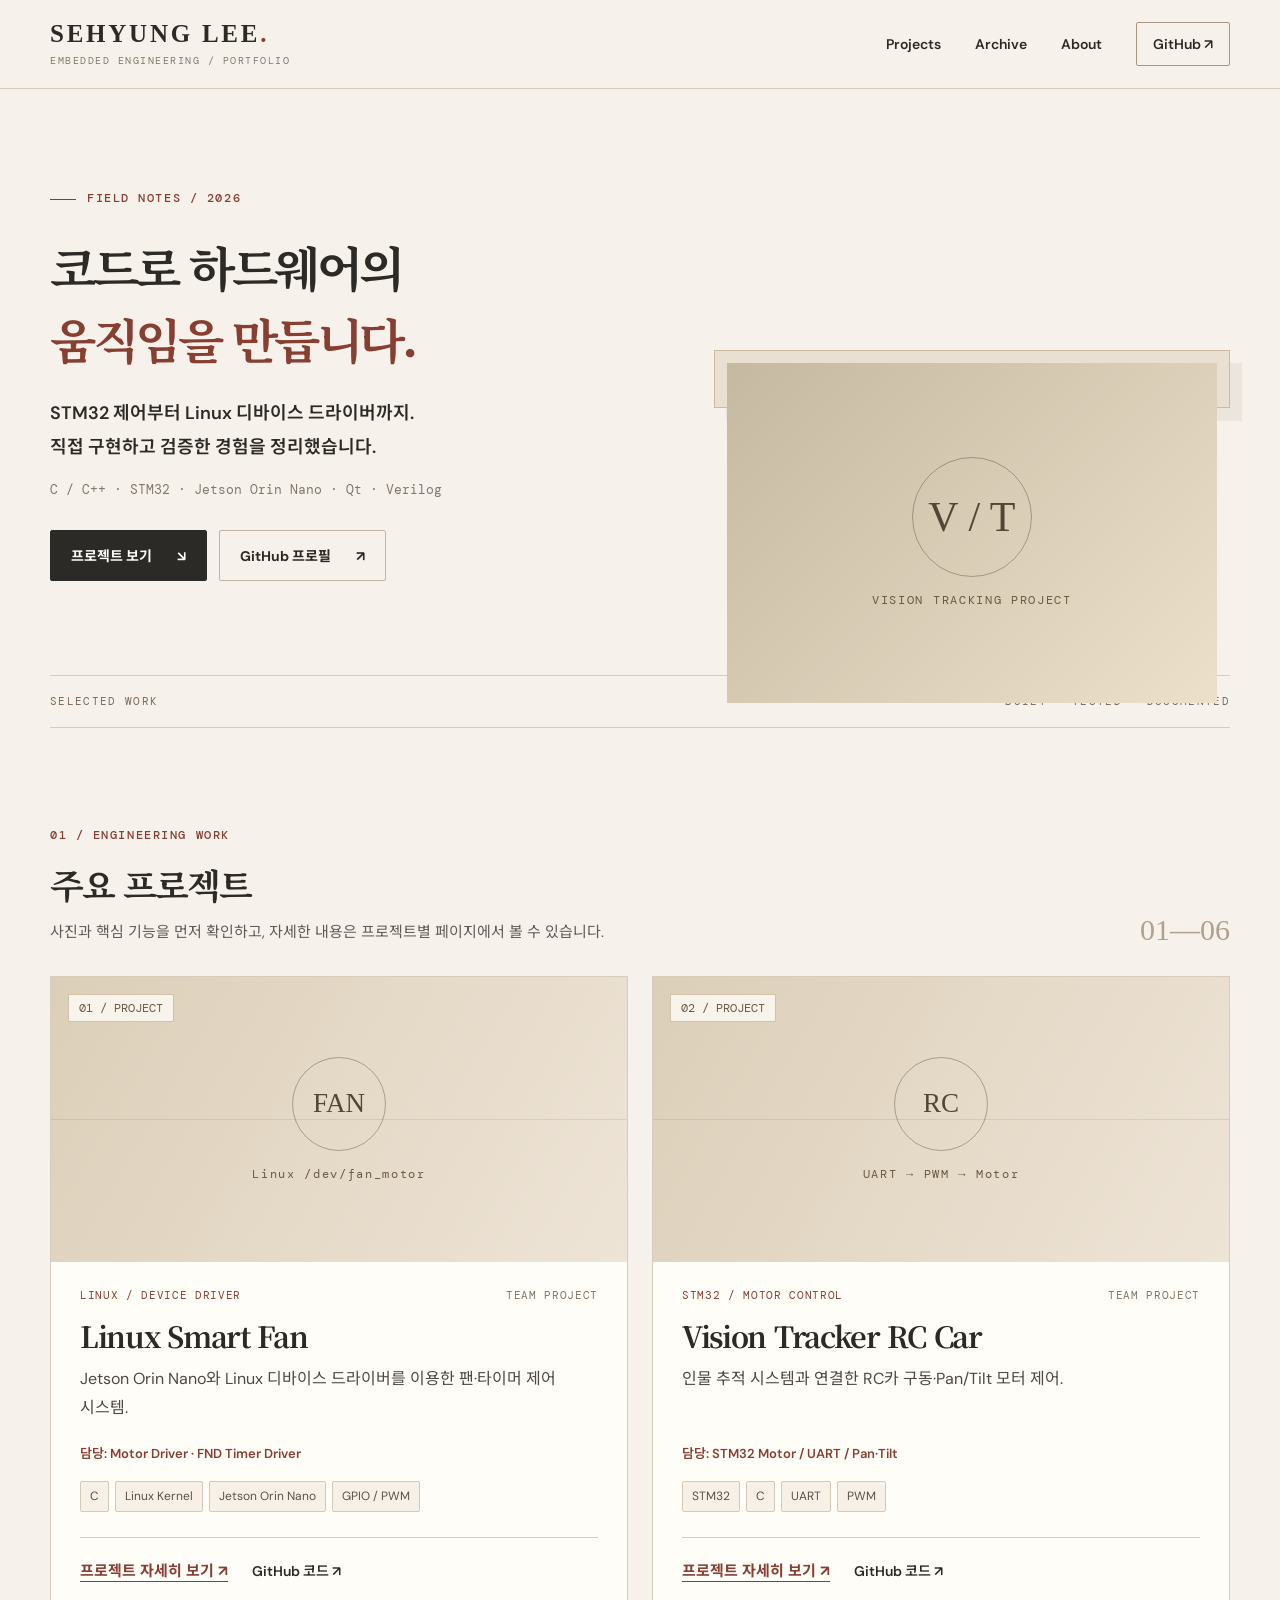
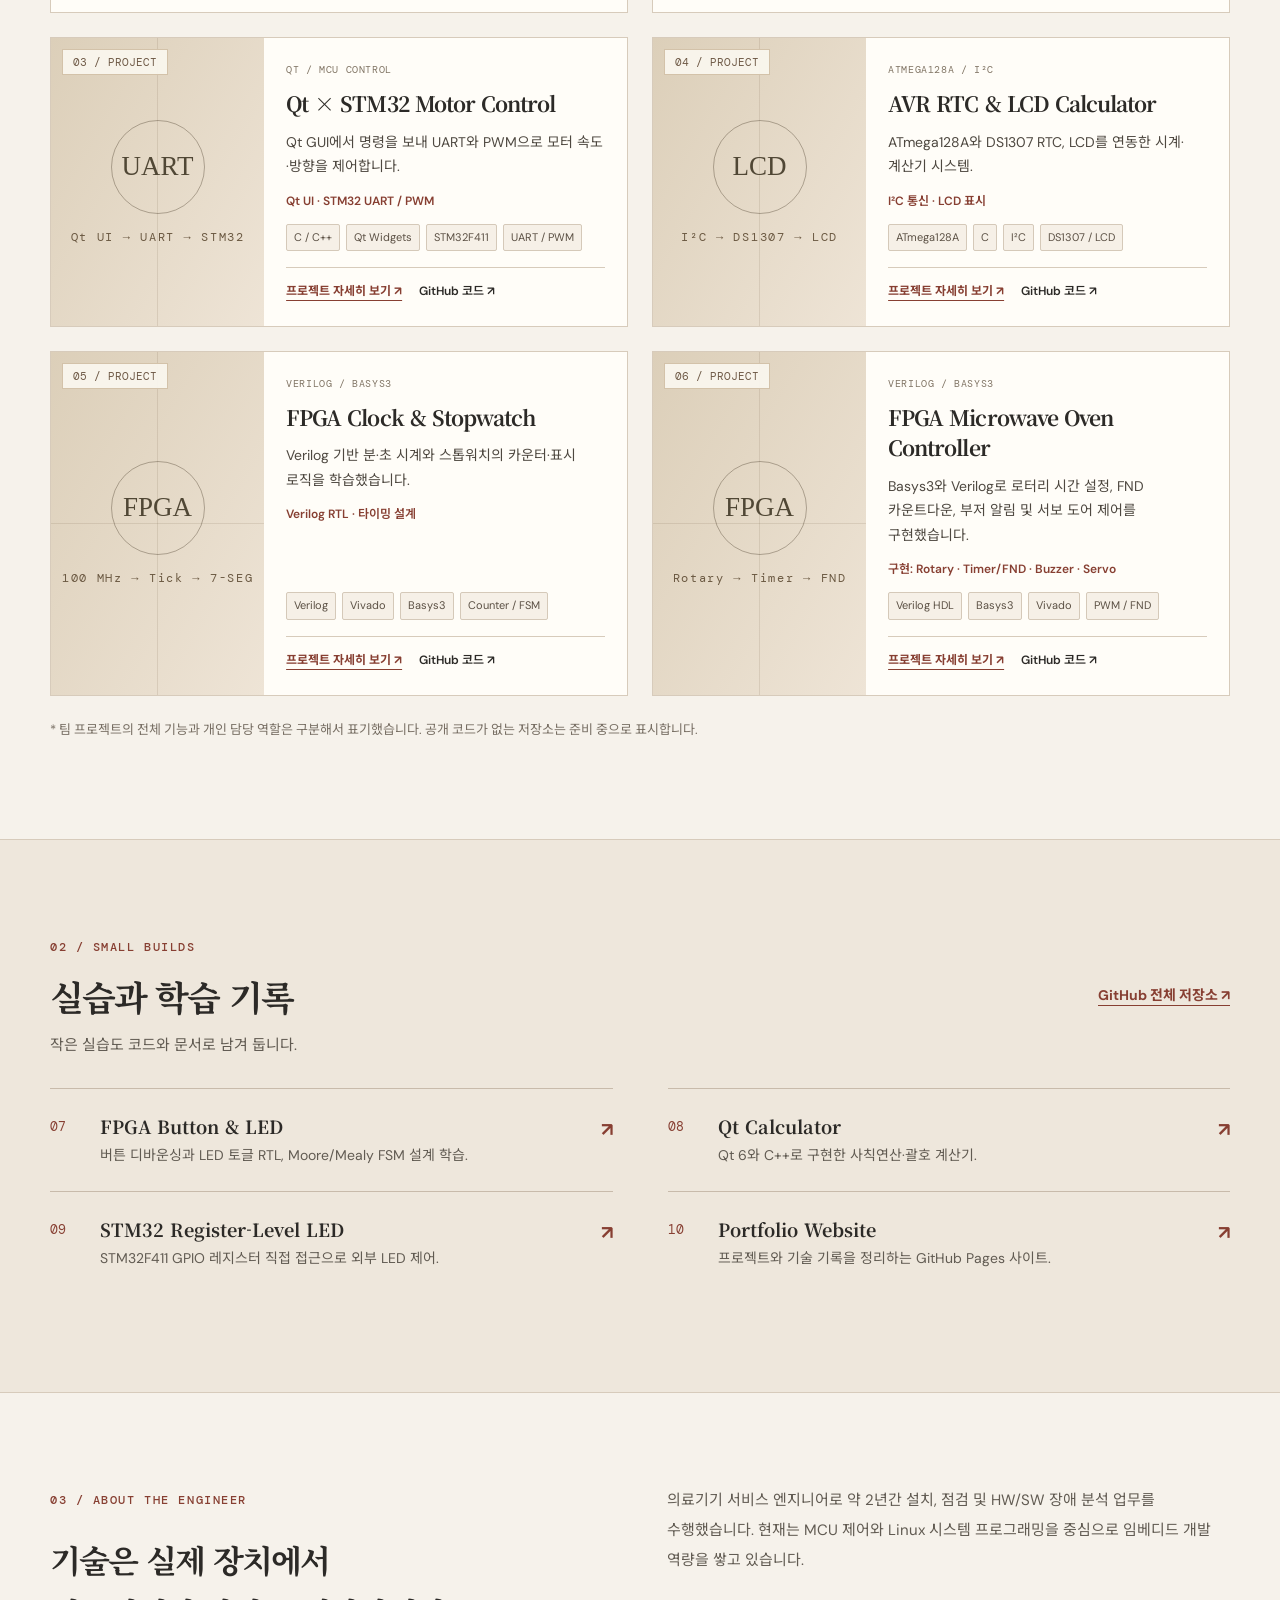
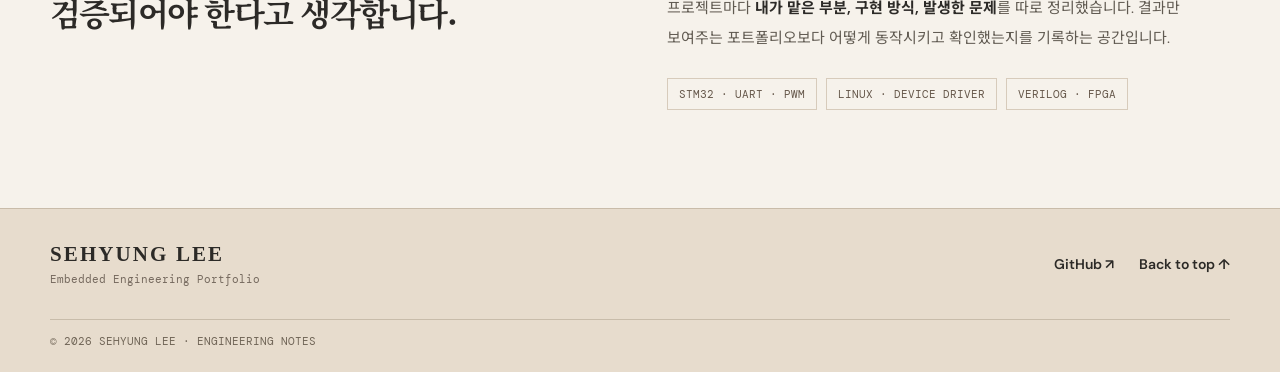
==== index.html @ 312e4521 "Replace sixth portfolio project with FPGA Microwave Oven Controller" ====
<!doctype html>
<html lang="ko">
<head>
  <meta charset="utf-8">
  <meta name="viewport" content="width=device-width, initial-scale=1">
  <meta name="theme-color" content="#f6f2eb">
  <meta name="description" content="이세형의 임베디드 개발 포트폴리오. STM32, Linux 디바이스 드라이버, Jetson, Qt, FPGA 프로젝트와 GitHub 코드 기록.">
  <title>이세형 | Embedded Engineering Portfolio</title>
  <link rel="preconnect" href="https://fonts.googleapis.com">
  <link rel="preconnect" href="https://fonts.gstatic.com" crossorigin>
  <link href="https://fonts.googleapis.com/css2?family=DM+Sans:wght@400;500;600;700&family=DM+Mono:wght@400;500&family=Noto+Sans+KR:wght@400;500;600;700&family=Noto+Serif+KR:wght@500;600;700&display=swap" rel="stylesheet">
  <style>
:root{
  --bg:#f6f2eb;
  --paper:#fffdf8;
  --sand:#eee5d7;
  --ink:#2c2a27;
  --sub:#615b52;
  --quiet:#83776a;
  --line:#d7cbbb;
  --accent:#873f32;
  --serif:"Noto Serif KR",Georgia,serif;
  --sans:"DM Sans","Noto Sans KR",-apple-system,BlinkMacSystemFont,"Segoe UI",sans-serif;
  --mono:"DM Mono",Consolas,monospace;
}
*{box-sizing:border-box}
html{scroll-behavior:smooth;scroll-padding-top:95px}
body{margin:0;background:var(--bg);color:var(--ink);font:400 16px/1.75 var(--sans);-webkit-font-smoothing:antialiased;word-break:keep-all}
a{color:inherit;text-decoration:none}
a:focus-visible,button:focus-visible{outline:3px solid #975342;outline-offset:4px}
a:hover{color:var(--accent)}
button{font:inherit}
.shell{width:min(1180px,calc(100% - 88px));margin-inline:auto}
.skip-link{position:absolute;left:12px;top:-100px;background:white;padding:12px 18px;z-index:50}.skip-link:focus{top:12px}
.site-header{position:sticky;top:0;z-index:20;background:rgba(246,242,235,.96);border-bottom:1px solid var(--line);backdrop-filter:blur(13px)}
.header-inner{height:88px;display:flex;align-items:center;justify-content:space-between;gap:25px}
.brand{display:inline-flex;flex-direction:column;gap:4px;flex-shrink:0}.brand-main{font:700 25px/1.15 Georgia,serif;letter-spacing:.11em}.brand-dot{color:var(--accent)}.brand-sub{font:10px/1.5 var(--mono);letter-spacing:.15em;color:var(--quiet)}
.site-nav{display:flex;align-items:center;gap:34px}.site-nav a{font-size:14px;font-weight:600}.site-nav .nav-github{padding:9px 16px;border:1px solid #a99580;border-radius:2px}
.nav-toggle{display:none;background:transparent;border:1px solid var(--line);padding:8px 12px;color:var(--ink)}
.hero{display:grid;grid-template-columns:1.07fr .93fr;gap:70px;align-items:center;padding-top:88px;padding-bottom:94px;min-height:580px}
.eyebrow{font:500 12px/1.5 var(--mono);color:var(--accent);letter-spacing:.13em}
.eyebrow-line{width:26px;height:1px;background:var(--accent);vertical-align:middle;display:inline-block;margin-right:11px}
.hero h1{font:700 clamp(38px,3.75vw,54px)/1.49 var(--serif);letter-spacing:-.072em;margin:24px 0 23px;white-space:normal}
.hero h1 em{font-style:normal;color:var(--accent)}
.hero-lead{font-size:18px;line-height:1.86;font-weight:600;margin:0 0 14px}
.hero-desc{font:13px/1.8 var(--mono);color:var(--quiet);margin:0 0 29px;max-width:510px;word-break:normal}
.hero-actions{display:flex;align-items:center;gap:12px;flex-wrap:wrap}
.btn{display:inline-flex;align-items:center;justify-content:space-between;gap:25px;min-height:51px;padding:11px 20px;border:1px solid var(--ink);font-size:14px;font-weight:700;border-radius:2px;transition:background .18s,color .18s,transform .18s;white-space:nowrap}
.btn-primary{background:var(--ink);color:var(--paper)}.btn-primary:hover{background:var(--accent);color:#fff;border-color:var(--accent)}
.btn-quiet{background:transparent;border-color:#c1b4a2}.btn-quiet:hover{background:#e9ded0}
.photo-frame{position:relative;background:#eae0d1;margin:0;border:1px solid #cbb9a2;padding:12px 12px 0;box-shadow:12px 13px 0 rgba(128,106,75,.09)}
.hero-photo img{height:340px;width:100%;object-fit:cover;display:block;filter:saturate(.83)}
.photo-fallback{display:none;align-items:center;justify-content:center;flex-direction:column;gap:15px;min-height:100%;height:100%;background:linear-gradient(135deg,#c5b9a2,#ece0ca);color:#6b5942;font:12px var(--mono);letter-spacing:.14em}
.fallback-icon{display:flex;align-items:center;justify-content:center;width:120px;height:120px;border-radius:50%;border:1px solid rgba(74,62,43,.38);font:42px Georgia,serif;letter-spacing:0;color:#504735}
.image-missing img{display:none}.image-missing .photo-fallback{display:flex}
.hero-photo .photo-fallback{height:340px}
.hero-photo figcaption{display:flex;align-items:center;justify-content:space-between;gap:12px;padding:13px 3px 15px;color:#74634f;font:11px/1.5 var(--mono)}
.hero-photo figcaption strong{font-weight:500;white-space:nowrap}
.index-rule{border-top:1px solid var(--line);border-bottom:1px solid var(--line);display:flex;justify-content:space-between;gap:12px;padding:17px 0;color:#7b6958;font:11px/1.5 var(--mono);letter-spacing:.12em}
.section{padding-top:92px;padding-bottom:98px}.section-head{display:flex;align-items:end;justify-content:space-between;gap:30px;margin-bottom:30px}.section-head h2{font:700 35px/1.5 var(--serif);letter-spacing:-.055em;margin:10px 0 9px}.section-head p{font-size:15px;color:var(--sub);margin:0}.section-index{font:30px/1.1 Georgia,serif;color:#b0a08e}
.featured-grid{display:grid;grid-template-columns:repeat(2,minmax(0,1fr));gap:24px;margin-bottom:24px}
.feature-card,.small-card{border:1px solid var(--line);background:var(--paper);overflow:hidden;min-width:0;transition:box-shadow .18s,transform .18s}
.feature-card:hover,.small-card:hover{box-shadow:0 10px 28px rgba(55,45,34,.1);transform:translateY(-2px)}
.feature-card .media{height:285px}
.media{position:relative;overflow:hidden;margin:0;background:var(--sand)}
.media img{display:block;width:100%;height:100%;object-fit:cover;transition:transform .35s}.feature-card:hover .media img,.small-card:hover .media img{transform:scale(1.018)}
.media.fit-contain img{object-fit:contain;padding:12px;background:#eee6d9}
.media .photo-fallback{height:100%;background:linear-gradient(120deg,#ded0b8,#eae2d4)}
.media .photo-fallback .fallback-icon{width:94px;height:94px;font-size:27px}
.media img[src=""]{display:none}
.media.image-missing .photo-fallback,.media:not(.has-photo) .photo-fallback{display:flex}
.media .media-number{position:absolute;left:17px;top:17px;background:rgba(250,247,238,.94);border:1px solid #d3c2a9;padding:5px 10px;font:12px var(--mono);color:#6e5946;z-index:1}
.feature-card-content{padding:25px 29px 28px}.card-eyebrow{display:flex;align-items:center;justify-content:space-between;gap:12px;flex-wrap:wrap;font:11px/1.5 var(--mono);color:var(--accent);letter-spacing:.06em}.card-eyebrow span:last-child{color:#817565}
.feature-card h3{font:700 29px/1.35 var(--serif);letter-spacing:-.045em;margin:13px 0 10px}
.card-summary{font-size:16px;color:#4e4840;line-height:1.8;margin:0;min-height:60px}
.role-line{color:var(--accent);font-size:13px;font-weight:600;margin:18px 0 15px}
.stack{display:flex;flex-wrap:wrap;gap:6px}.stack span{font-size:12px;color:#5b5044;border:1px solid #d5c9b9;padding:4px 9px;background:#f6f0e7;border-radius:2px}
.card-actions{margin-top:25px;border-top:1px solid var(--line);padding-top:20px;display:flex;gap:24px;flex-wrap:wrap;align-items:center}
.detail-link{font-size:15px;font-weight:700;color:var(--accent);text-decoration:underline;text-underline-offset:5px;text-decoration-thickness:1px}
.github-link{font-size:14px;font-weight:600}.github-link:hover{text-decoration:underline;text-underline-offset:5px}
.project-grid{display:grid;grid-template-columns:repeat(2,minmax(0,1fr));gap:24px}
.small-card{display:grid;grid-template-columns:37% 1fr;min-height:245px}
.small-card .media{height:100%;min-height:245px}.small-card .media img{object-fit:cover}.small-card .media.fit-contain img{padding:10px}
.small-card .media .media-number{font-size:11px;top:11px;left:11px}
.small-card-content{display:flex;flex-direction:column;padding:24px 22px;min-width:0}.small-card .card-eyebrow{font-size:10px}.small-card h3{font:700 21px/1.45 var(--serif);letter-spacing:-.045em;margin:11px 0}
.small-card .card-summary{font-size:14px;line-height:1.75;min-height:0}.small-card .role-line{font-size:12px;margin:12px 0}.small-card .stack{margin-top:auto}.small-card .stack span{font-size:11px;padding:3px 7px}
.small-card .card-actions{margin-top:16px;padding-top:13px;gap:17px}.small-card .detail-link,.small-card .github-link{font-size:12px}
.section-note{margin:23px 0 0;color:#786f64;font-size:13px}
.archive-band{background:#eee7dc;border-top:1px solid var(--line);border-bottom:1px solid var(--line)}.archive-band .section-head{align-items:center}.section-link{font-size:14px;color:var(--accent);font-weight:700;text-decoration:underline;text-underline-offset:5px;white-space:nowrap}
.archive-list{display:grid;grid-template-columns:repeat(2,minmax(0,1fr));column-gap:55px}
.archive-item{border-top:1px solid #c8bbab;padding:24px 0;display:grid;grid-template-columns:35px 1fr 25px;gap:15px;align-items:start}
.archive-no{font:13px var(--mono);color:var(--accent);padding-top:5px}.archive-item h3{font:700 18px/1.45 var(--serif);margin:0 0 5px}.archive-item p{font-size:14px;color:var(--sub);line-height:1.65;margin:0}.archive-item a.archive-open{color:var(--accent);font-size:19px;font-weight:700;text-align:right}.archive-item a.archive-open:hover{transform:translateX(2px)}
.about-section{display:grid;grid-template-columns:1fr 1.1fr;gap:105px}.about-section h2{font:700 clamp(25px,2.5vw,32px)/1.65 var(--serif);letter-spacing:-.055em;margin:20px 0 0}.about-copy p{font-size:15px;line-height:2;word-break:keep-all;color:var(--sub);margin:0 0 18px}.about-copy strong{color:var(--ink)}.skill-strip{display:flex;flex-wrap:wrap;gap:9px;margin-top:25px}.skill-strip span{font:11px var(--mono);padding:8px 11px;border:1px solid var(--line);color:#66584b}
.site-footer{background:#e7dccd;border-top:1px solid #c9bca9}.footer-inner{padding:33px 0;display:flex;align-items:center;justify-content:space-between;gap:20px}.footer-name{font:700 21px Georgia,serif;letter-spacing:.1em;display:block}.footer-sub{font:11px var(--mono);color:#75695e;display:block;margin-top:5px}.footer-links{display:flex;gap:25px;font-size:14px;font-weight:600}.footer-base{border-top:1px solid #c8bcaa;padding:14px 0 24px;font:11px var(--mono);color:#706557}
.project-main{min-height:75vh}.breadcrumbs{padding:35px 0 0;font:12px var(--mono);color:#86796b;display:flex;gap:12px;flex-wrap:wrap}.breadcrumbs a{text-decoration:underline;text-underline-offset:4px}
.project-hero{padding-top:65px;padding-bottom:50px}.project-hero .eyebrow{margin:0}.project-hero h1{font:700 clamp(35px,4.1vw,55px)/1.35 var(--serif);letter-spacing:-.05em;margin:18px 0 13px;overflow-wrap:anywhere}.project-hero .repo-path{font:12px/1.8 var(--mono);color:var(--quiet);overflow-wrap:anywhere}.project-intro{font:500 20px/1.85 var(--serif);max-width:860px;margin:25px 0;color:#4b4339}.project-hero .stack{margin:23px 0 26px}.project-hero .card-actions{border:0;padding:0;margin:0}.detail-figure{height:420px;border:1px solid var(--line);margin:0;background:#ede1ce}.detail-figure img{height:100%;object-fit:contain;padding:16px;background:#eee3d1}.detail-figure .photo-fallback{height:100%}
.detail-cols{display:grid;grid-template-columns:1.25fr .8fr;gap:70px;padding:78px 0 70px}.detail-cols h2,.detail-sections h2{font:700 27px/1.45 var(--serif);letter-spacing:-.04em;margin:10px 0 24px}.detail-cols p{font-size:16px;line-height:1.95;color:#554a40}.role-panel{border:1px solid var(--line);padding:26px;background:#eee6d8;align-self:start}.role-panel h3{font:700 18px var(--serif);margin:0 0 13px}.role-panel p{font-size:15px;color:var(--accent);font-weight:700;margin:0}.role-panel .role-meta{padding-top:22px;margin-top:24px;border-top:1px solid #c9bba9}.role-panel .role-meta span{font:11px var(--mono);display:block;color:var(--quiet)}.role-panel .role-meta strong{font-size:13px;font-weight:500;line-height:1.75;display:block;margin-top:9px;word-break:break-word}
.detail-sections{border-top:1px solid var(--line);padding-top:60px}.detail-points{display:grid;grid-template-columns:1fr 1fr;gap:18px;padding:0;margin:0;list-style:none}.detail-points li{background:var(--paper);border:1px solid var(--line);padding:24px 25px;display:grid;grid-template-columns:32px 1fr;gap:12px}.detail-points .point-no{font:12px var(--mono);color:var(--accent)}.detail-points p{font-size:15px;line-height:1.85;margin:0}.detail-section{padding:53px 0;border-bottom:1px solid var(--line)}.detail-section h2{margin-bottom:19px}.detail-section p{max-width:900px;font-size:16px;line-height:1.9;word-break:keep-all}.flow-text{font:14px/1.9 var(--mono);padding:22px 25px;background:#ede3d3;border-left:3px solid var(--accent);overflow-wrap:anywhere}
.bottom-cta{display:flex;align-items:center;justify-content:space-between;gap:30px;padding:62px 0 110px}.bottom-cta p{font:11px var(--mono);color:var(--accent);margin:0 0 8px}.bottom-cta a.next-link{font:700 23px/1.5 var(--serif)}.error-state{padding:130px 0 200px}.error-state h1{font:700 38px var(--serif)}
@media(max-width:1120px){.shell{width:min(100% - 64px,1060px)}.hero{gap:40px}.small-card{grid-template-columns:38% 1fr}.small-card h3{font-size:19px}.small-card-content{padding:18px}.small-card .card-actions{gap:13px}.card-actions{gap:16px}}
@media(max-width:860px){.shell{width:min(100% - 44px,750px)}.site-nav{gap:17px}.hero{grid-template-columns:1fr;padding-top:65px;padding-bottom:70px;min-height:0}.hero-photo{max-width:650px;width:100%}.hero-photo img,.hero-photo .photo-fallback{height:340px}.hero h1{font-size:47px}.section{padding-top:68px;padding-bottom:72px}.small-card{grid-template-columns:1fr;min-height:0}.small-card .media{height:180px;min-height:0}.small-card-content{padding:23px}.small-card .stack{margin-top:13px}.about-section{grid-template-columns:1fr;gap:30px}.detail-cols{gap:35px}}
@media(max-width:650px){.shell{width:calc(100% - 36px)}.header-inner{height:73px}.brand-main{font-size:20px}.brand-sub{font-size:8px;letter-spacing:.07em}.nav-toggle{display:inline-flex;align-items:center;gap:10px;cursor:pointer;font-size:13px}.site-nav:not(.detail-nav){display:none;position:absolute;left:0;right:0;top:73px;flex-direction:column;align-items:stretch;gap:0;background:var(--bg);border-bottom:1px solid var(--line);padding:10px 18px 20px}.site-nav.open{display:flex}.site-nav:not(.detail-nav) a{padding:12px 10px}.site-nav .nav-github{border:none;padding:12px 10px!important}.detail-nav{display:flex;gap:10px}.detail-nav a{font-size:12px}.detail-nav .nav-github{display:none}.hero{padding-top:47px;padding-bottom:61px;gap:38px}.hero h1{font-size:clamp(31px,7.8vw,42px);line-height:1.5;letter-spacing:-.075em}.hero-lead{font-size:16px}.hero-desc{font-size:11px}.hero-actions{align-items:stretch}.hero-actions .btn{flex:1;justify-content:center;gap:11px;padding-inline:12px;font-size:12px}.hero-photo img,.hero-photo .photo-fallback{height:235px}.hero-photo figcaption{font-size:9px}.hero-photo figcaption strong{white-space:normal}.index-rule{font-size:9px}.index-rule span:last-child{display:none}.section-head h2{font-size:29px}.section-head p{font-size:14px}.section-index{display:none}.featured-grid,.project-grid,.archive-list{grid-template-columns:1fr}.feature-card .media{height:235px}.feature-card-content{padding:23px}.feature-card h3{font-size:25px}.card-summary{font-size:15px;min-height:0}.small-card{grid-template-columns:35% 1fr;min-height:225px}.small-card .media{height:100%;min-height:225px}.small-card-content{padding:16px}.small-card h3{font-size:17px;margin:9px 0}.small-card .card-summary{font-size:12px}.small-card .role-line{display:none}.small-card .stack{gap:4px}.small-card .stack span{font-size:9px;padding:2px 4px}.small-card .card-actions{padding-top:10px;margin-top:12px;gap:10px}.small-card .detail-link,.small-card .github-link{font-size:11px}.archive-band .section-head{align-items:start;flex-direction:column}.archive-item{grid-template-columns:27px 1fr 20px;gap:10px}.about-section h2{font-size:27px}.about-copy p{font-size:14px}.footer-inner{align-items:start;flex-direction:column}.detail-figure{height:270px}.project-hero{padding-top:42px;padding-bottom:34px}.project-hero h1{font-size:32px}.project-intro{font-size:17px}.detail-cols{grid-template-columns:1fr;gap:30px;padding:47px 0}.detail-cols h2,.detail-sections h2{font-size:23px}.detail-points{grid-template-columns:1fr}.detail-section{padding:37px 0}.bottom-cta{align-items:flex-start;flex-direction:column;padding:45px 0 65px}.bottom-cta .btn{width:100%}}
@media(max-width:400px){.small-card{display:block}.small-card .media{height:176px;min-height:0}.small-card-content{padding:21px}.small-card h3{font-size:20px}.small-card .role-line{display:block}.small-card .stack span{font-size:11px;padding:3px 6px}.small-card .card-summary{font-size:14px}.small-card .card-actions{gap:16px}.small-card .detail-link,.small-card .github-link{font-size:13px}}
@media(prefers-reduced-motion:reduce){html{scroll-behavior:auto}.feature-card,.small-card,.media img{transition:none}.feature-card:hover,.small-card:hover{transform:none}}
/* Progressive image display: the engineering-paper placeholder stays visible until
   a genuine repository image is loaded, preventing empty image regions. */
.hero-photo .photo-fallback{display:flex;position:absolute;top:12px;left:12px;right:12px;height:340px;min-height:0;z-index:0}
.hero-photo img{position:relative;z-index:1}
.media .photo-fallback{display:flex;position:absolute;inset:0;z-index:0;background:
  linear-gradient(90deg,transparent calc(50% - .5px),rgba(96,73,46,.13) 50%,transparent calc(50% + .5px)),
  linear-gradient(transparent calc(50% - .5px),rgba(96,73,46,.13) 50%,transparent calc(50% + .5px)),
  linear-gradient(120deg,#dccfb9,#eee4d6)}
.media img{position:absolute;inset:0;z-index:1}
.media.image-missing img{display:none}
@media(max-width:860px){.hero-photo .photo-fallback{height:340px}}
@media(max-width:650px){.hero-photo .photo-fallback{height:235px}}

.hero-photo img,.media img{opacity:0}
.hero-photo.image-loaded img,.media.image-loaded img{opacity:1}
.photo-frame,.media{isolation:isolate}
.hero-photo .photo-fallback,.media .photo-fallback{z-index:1}
.hero-photo img,.media img{z-index:2}
.media .media-number{z-index:3}

</style>
</head>
<body>
  <a class="skip-link" href="#content">본문으로 이동</a>
  <header class="site-header">
    <div class="shell header-inner">
      <a class="brand" href="index.html" aria-label="포트폴리오 홈">
        <span class="brand-main">SEHYUNG LEE<span class="brand-dot">.</span></span>
        <span class="brand-sub">EMBEDDED ENGINEERING / PORTFOLIO</span>
      </a>
      <button class="nav-toggle" type="button" aria-controls="site-nav" aria-expanded="false">메뉴 <span aria-hidden="true">☰</span></button>
      <nav class="site-nav" id="site-nav" aria-label="주 메뉴">
        <a href="#projects">Projects</a>
        <a href="#archive">Archive</a>
        <a href="#about">About</a>
        <a class="nav-github" href="https://github.com/leesee1393-ux" target="_blank" rel="noopener noreferrer">GitHub <span aria-hidden="true">↗</span></a>
      </nav>
    </div>
  </header>
  <main id="content">
    <section class="hero shell" aria-labelledby="hero-title">
      <div class="hero-copy">
        <p class="eyebrow"><span class="eyebrow-line"></span>FIELD NOTES / 2026</p>
        <h1 id="hero-title">코드로 하드웨어의<br><em>움직임을 만듭니다.</em></h1>
        <p class="hero-lead">STM32 제어부터 Linux 디바이스 드라이버까지.<br>직접 구현하고 검증한 경험을 정리했습니다.</p>
        <p class="hero-desc">C / C++ · STM32 · Jetson Orin Nano · Qt · Verilog</p>
        <div class="hero-actions">
          <a class="btn btn-primary" href="#projects">프로젝트 보기 <span aria-hidden="true">↘</span></a>
          <a class="btn btn-quiet" href="https://github.com/leesee1393-ux" target="_blank" rel="noopener noreferrer">GitHub 프로필 <span aria-hidden="true">↗</span></a>
        </div>
      </div>
      <figure class="hero-photo photo-frame">
        <img src="https://raw.githubusercontent.com/Vision-Tracker-Project/Vision_Tracker_Project/main/docs/images/demo-preview.jpg" alt="Vision Tracking 팀 프로젝트에서 제작한 실제 RC카 및 추적 시스템 미리보기" onerror="this.parentElement.classList.add('image-missing')">
        <div class="photo-fallback" aria-hidden="true"><span class="fallback-icon">V / T</span><span>VISION TRACKING PROJECT</span></div>
        <figcaption><span>FIG.01 / VISION TRACKER</span><strong>STM32 + MOTOR CONTROL</strong></figcaption>
      </figure>
    </section>
    <div class="shell index-rule"><span>SELECTED WORK</span><span>BUILT • TESTED • DOCUMENTED</span></div>
    <section id="projects" class="shell section projects-section" aria-labelledby="projects-heading">
      <div class="section-head"><div><span class="eyebrow">01 / ENGINEERING WORK</span><h2 id="projects-heading">주요 프로젝트</h2><p>사진과 핵심 기능을 먼저 확인하고, 자세한 내용은 프로젝트별 페이지에서 볼 수 있습니다.</p></div><span class="section-index">01—06</span></div>
      <div id="featured-projects" class="featured-grid" aria-live="polite"></div>
      <div id="other-projects" class="project-grid" aria-live="polite"></div>
      <p class="section-note">* 팀 프로젝트의 전체 기능과 개인 담당 역할은 구분해서 표기했습니다. 공개 코드가 없는 저장소는 준비 중으로 표시합니다.</p>
    </section>
    <section id="archive" class="archive-band section" aria-labelledby="archive-heading"><div class="shell">
      <div class="section-head"><div><span class="eyebrow">02 / SMALL BUILDS</span><h2 id="archive-heading">실습과 학습 기록</h2><p>작은 실습도 코드와 문서로 남겨 둡니다.</p></div><a class="section-link" href="https://github.com/leesee1393-ux?tab=repositories" target="_blank" rel="noopener noreferrer">GitHub 전체 저장소 ↗</a></div>
      <div id="archive-list" class="archive-list" aria-live="polite"></div>
    </div></section>
    <section id="about" class="shell about-section section" aria-labelledby="about-heading"><div class="about-header"><span class="eyebrow">03 / ABOUT THE ENGINEER</span><h2 id="about-heading">기술은 실제 장치에서<br>검증되어야 한다고 생각합니다.</h2></div><div class="about-copy"><p>의료기기 서비스 엔지니어로 약 2년간 설치, 점검 및 HW/SW 장애 분석 업무를 수행했습니다. 현재는 MCU 제어와 Linux 시스템 프로그래밍을 중심으로 임베디드 개발 역량을 쌓고 있습니다.</p><p>프로젝트마다 <strong>내가 맡은 부분, 구현 방식, 발생한 문제</strong>를 따로 정리했습니다. 결과만 보여주는 포트폴리오보다 어떻게 동작시키고 확인했는지를 기록하는 공간입니다.</p><div class="skill-strip"><span>STM32 · UART · PWM</span><span>LINUX · DEVICE DRIVER</span><span>VERILOG · FPGA</span></div></div></section>
  </main>
  <footer class="site-footer"><div class="shell footer-inner"><div><span class="footer-name">SEHYUNG LEE</span><span class="footer-sub">Embedded Engineering Portfolio</span></div><div class="footer-links"><a href="https://github.com/leesee1393-ux" target="_blank" rel="noopener noreferrer">GitHub ↗</a><a href="#content">Back to top ↑</a></div></div><div class="shell footer-base">© 2026 SEHYUNG LEE · ENGINEERING NOTES</div></footer>
  <script>
window.PORTFOLIO_PROJECTS = [
  {
    "id": "linux-fan",
    "title": "Linux Smart Fan",
    "repo": "twotwoship/Linux_fan",
    "label": "LINUX / DEVICE DRIVER",
    "type": "TEAM PROJECT",
    "kind": "featured",
    "status": "구현 기록",
    "image": "https://raw.githubusercontent.com/twotwoship/Linux_fan/main/image/motor_driver.jpg",
    "imageFit": "contain",
    "imageAlt": "Linux Fan 팀 프로젝트의 모터 드라이버 사진",
    "signal": "Linux /dev/fan_motor",
    "summary": "Jetson Orin Nano와 Linux 디바이스 드라이버를 이용한 팬·타이머 제어 시스템.",
    "role": "담당: Motor Driver · FND Timer Driver",
    "stack": [
      "C",
      "Linux Kernel",
      "Jetson Orin Nano",
      "GPIO / PWM"
    ],
    "overview": "Linux 커널의 Character Device를 이용해 팬의 모터 출력과 타이머 표시를 제어한 팀 프로젝트입니다. 애플리케이션과 디바이스 드라이버, 하드웨어 장치 사이의 제어 흐름을 구성했습니다.",
    "flow": "User Application → /dev/fan_motor · /dev/fnd → Kernel Driver → PWM / GPIO → Motor · FND",
    "responsibilities": [
      "DC Motor 제어용 Linux Driver 개발",
      "FND Timer Driver 구성 및 타이머 동작 연동",
      "모터 PWM 신호와 장치 파일 입출력 확인"
    ],
    "implementation": [
      "Jetson Orin Nano의 Linux 환경에서 모터, FND, 로터리 엔코더, BMP180, LED Bar 등 여러 장치를 연결하는 팀 프로젝트입니다.",
      "각 장치의 드라이버와 애플리케이션 간 인터페이스를 문서화하고 실물 제어 흐름을 확인했습니다."
    ],
    "problem": "모터 출력이 정상 동작하지 않을 때 PWM 상태뿐 아니라 전원, 공통 GND, 구동 회로의 논리 입력을 함께 점검했습니다.",
    "video": null
  },
  {
    "id": "vision-tracker",
    "title": "Vision Tracker RC Car",
    "repo": "Vision-Tracker-Project/Vision_Tracker_Project",
    "label": "STM32 / MOTOR CONTROL",
    "type": "TEAM PROJECT",
    "kind": "featured",
    "status": "구현 기록",
    "image": "https://raw.githubusercontent.com/Vision-Tracker-Project/Vision_Tracker_Project/main/docs/images/demo-preview.jpg",
    "imageFit": "cover",
    "imageAlt": "Vision Tracker 팀 프로젝트의 실제 RC카 영상 미리보기",
    "signal": "UART → PWM → Motor",
    "summary": "인물 추적 시스템과 연결한 RC카 구동·Pan/Tilt 모터 제어.",
    "role": "담당: STM32 Motor / UART / Pan·Tilt",
    "stack": [
      "STM32",
      "C",
      "UART",
      "PWM"
    ],
    "overview": "카메라로 선택한 인물을 추적하고 RC카를 수동 제어할 수 있는 팀 프로젝트입니다. 인식과 영상 처리는 팀 전체 기능이며, 본인은 STM32 구동부를 담당했습니다.",
    "flow": "Tracking / Gamepad Command → UART Packet → STM32 → PWM → DC Motor · Pan/Tilt",
    "responsibilities": [
      "좌·우 모터의 주행 PWM 제어와 Pan/Tilt 제어 구현",
      "UART 명령 패킷 수신 및 파싱",
      "서보모터와 기동 PWM 동작의 문제 분석 및 조정"
    ],
    "implementation": [
      "Jetson 기반 객체 추적과 게임패드 명령을 STM32 구동부로 전달하는 구조입니다.",
      "STM32 측에서 수신한 명령을 모터 출력에 반영하고, 구동부 제어를 시험했습니다."
    ],
    "problem": "연속회전형 서보 혼용과 초기 Tilt 급회전, 낮은 PWM Duty에서의 기동 실패를 확인해 원인을 분석했습니다.",
    "video": "https://github.com/user-attachments/assets/e00c0b1b-7b70-4e3e-86d6-873169e514bc"
  },
  {
    "id": "stm32-motor",
    "title": "Qt × STM32 Motor Control",
    "repo": "leesee1393-ux/motor-control-pwm-uart2-control-",
    "label": "QT / MCU CONTROL",
    "type": "PERSONAL PROJECT",
    "kind": "standard",
    "status": "구현 기록",
    "image": "https://raw.githubusercontent.com/leesee1393-ux/motor-control-pwm-uart2-control-/main/docs/nucleo-f411re-ez-r300-wiring.svg",
    "imageFit": "contain",
    "imageAlt": "NUCLEO-F411RE와 모터 드라이버 배선도",
    "signal": "Qt UI → UART → STM32",
    "summary": "Qt GUI에서 명령을 보내 UART와 PWM으로 모터 속도·방향을 제어합니다.",
    "role": "Qt UI · STM32 UART / PWM",
    "stack": [
      "C / C++",
      "Qt Widgets",
      "STM32F411",
      "UART / PWM"
    ],
    "overview": "PC의 Qt Widgets 화면에서 모터의 ON/OFF, 속도, 방향을 조작하고 UART로 STM32에 전달하는 장비 제어 프로그램입니다.",
    "flow": "Qt Widgets → Qt SerialPort (115200 baud) → STM32 USART2 → GPIO / PWM → Motor",
    "responsibilities": [
      "Qt 화면의 버튼·슬라이더 및 상태 표시",
      "UART 명령과 상태 피드백 처리",
      "STM32 PWM·방향 제어 및 하드웨어 연동"
    ],
    "implementation": [
      "ON / OFF / SPEED / FORWARD / REVERSE / STATUS 명령을 주고받습니다.",
      "NUCLEO-F411RE와 EZ Motor R300 모듈을 사용한 배선도와 제어 흐름을 README에 정리했습니다."
    ],
    "problem": "시리얼 연결 및 실제 모터 구동을 함께 점검하기 위해 명령·응답 형식과 하드웨어 배선 정보를 문서화했습니다.",
    "video": "https://www.youtube.com/watch?v=H0aGANyIsjI"
  },
  {
    "id": "avr-rtc",
    "title": "AVR RTC & LCD Calculator",
    "repo": "leesee1393-ux/LCD-RTC-clock-calculator",
    "label": "ATMEGA128A / I²C",
    "type": "PERSONAL PROJECT",
    "kind": "standard",
    "status": "구현 기록",
    "image": "https://github.com/user-attachments/assets/06f0de74-771c-4a1d-874c-e52f6b5846d9",
    "imageFit": "contain",
    "imageAlt": "ATmega128A와 LCD·RTC 회로 실물 사진",
    "signal": "I²C → DS1307 → LCD",
    "summary": "ATmega128A와 DS1307 RTC, LCD를 연동한 시계·계산기 시스템.",
    "role": "I²C 통신 · LCD 표시",
    "stack": [
      "ATmega128A",
      "C",
      "I²C",
      "DS1307 / LCD"
    ],
    "overview": "ATmega128A에서 DS1307 RTC 데이터를 읽고 LCD에 시각 및 계산기 결과를 표시하는 프로젝트입니다.",
    "flow": "ATmega128A ↔ I²C ↔ DS1307 RTC → LCD / Calculator Mode",
    "responsibilities": [
      "DS1307 RTC 레지스터 읽기와 시간 출력",
      "LCD 제어와 시계·계산기 모드 구성",
      "실제 회로와 통신 파형 기록"
    ],
    "implementation": [
      "시간 표시 및 시간 설정, 사칙연산 계산기 모드를 구성했습니다.",
      "회로도, 레지스터 맵, I²C 파형과 FSM 자료를 저장소에 정리했습니다."
    ],
    "problem": "RTC 수신·LCD 표시 문제를 확인하고 모듈 교체 및 LCD Vo 명암 조정으로 대응했습니다.",
    "video": "https://youtube.com/shorts/54PC0KObX_4"
  },
  {
    "id": "fpga-stopwatch",
    "title": "FPGA Clock & Stopwatch",
    "repo": "leesee1393-ux/my_minsec_stopwatch",
    "label": "VERILOG / BASYS3",
    "type": "RTL LEARNING",
    "kind": "standard",
    "status": "학습 기록",
    "image": null,
    "imageFit": "contain",
    "imageAlt": "FPGA 스톱워치 프로젝트",
    "signal": "100 MHz → Tick → 7-SEG",
    "summary": "Verilog 기반 분·초 시계와 스톱워치의 카운터·표시 로직을 학습했습니다.",
    "role": "Verilog RTL · 타이밍 설계",
    "stack": [
      "Verilog",
      "Vivado",
      "Basys3",
      "Counter / FSM"
    ],
    "overview": "Basys3 FPGA에서 버튼 입력, 모드 제어, 시간 카운터, 7-Segment 표시 구조를 학습한 Verilog 프로젝트입니다. 공개 저장소는 Vivado 프로젝트 파일 중심으로 구성되어 있습니다.",
    "flow": "100 MHz Clock → Tick Generator → Counter / Mode → FND Controller → 7-Segment",
    "responsibilities": [
      "분·초 카운터와 동작 모드 설계 학습",
      "버튼 입력, 스톱워치 시작·정지·초기화 처리",
      "7-Segment 출력 제어와 시뮬레이션 검토"
    ],
    "implementation": [
      "클록 분주와 Tick 생성, 디바운싱, 7-Segment 멀티플렉싱 구조를 다뤘습니다.",
      "학습 저장소에 포함된 RTL을 기준으로 구현 범위를 확인해야 합니다."
    ],
    "problem": "시간 카운터와 FSM 상태 갱신 동작에서 타이밍 및 시뮬레이션 문제를 점검하며 수정했습니다.",
    "video": null
  },
  {
    "id": "fpga-microwave",
    "title": "FPGA Microwave Oven Controller",
    "repo": "leesee1393-ux/FPGA-Microwave-Oven-Controller",
    "label": "VERILOG / BASYS3",
    "type": "FPGA PROJECT",
    "kind": "standard",
    "status": "구현 기록",
    "image": "https://raw.githubusercontent.com/leesee1393-ux/FPGA-Microwave-Oven-Controller/main/docs/images/block_diagram.svg",
    "imageFit": "contain",
    "imageAlt": "FPGA 전자레인지 제어 시스템의 실제 블록 다이어그램",
    "signal": "Rotary → Timer → FND",
    "summary": "Basys3와 Verilog로 로터리 시간 설정, FND 카운트다운, 부저 알림 및 서보 도어 제어를 구현했습니다.",
    "role": "구현: Rotary · Timer/FND · Buzzer · Servo",
    "stack": [
      "Verilog HDL",
      "Basys3",
      "Vivado",
      "PWM / FND"
    ],
    "overview": "Basys3(Artix-7) FPGA와 Verilog HDL을 이용한 전자레인지 제어 프로젝트입니다. 로터리 엔코더와 KEY로 시간을 설정하고, 0~540초 카운트다운을 4자리 FND에 MM.SS 형식으로 표시합니다. 종료 시 부저가 3회 울리며, 스위치로 SG90 서보 도어를 개폐합니다.",
    "flow": "Rotary S1/S2 · KEY → Debouncer → Time Setting → 1ms Tick / Countdown → FND · Buzzer; SW → 50Hz Servo PWM",
    "responsibilities": [
      "Rotary Encoder CW/CCW·KEY Toggle 입력과 시간 설정 로직 구성",
      "0~540초 카운트다운 및 4자리 FND MM.SS 표시 연동",
      "타이머 종료 부저 3회 알림과 SW 기반 SG90 서보 50Hz PWM 도어 제어"
    ],
    "implementation": [
      "100MHz 시스템 클록에서 생성한 1ms Tick을 타이머·부저 동작에 재사용하고, 서보 제어는 별도 PWM 로직으로 구성했습니다.",
      "시스템 블록 다이어그램과 동작 흐름도를 SVG로 문서화했습니다. 흐름도는 실제 동작 설명용 개념도이며 별도의 통합 FSM 상태 레지스터를 의미하지 않습니다."
    ],
    "problem": "분·초 변환 연산 경로가 길어 발생한 Setup Timing 위반을 총 초 값(set_time) 직접 전달로 최적화했습니다. Rotary 시간 설정의 비트 폭과 FND 입력 연결 문제도 점검했습니다.",
    "video": "https://youtu.be/Dh0c_G7ZhPM"
  },
  {
    "id": "led-mealy",
    "title": "FPGA Button & LED",
    "repo": "leesee1393-ux/LED_btn_melay",
    "label": "VERILOG / FPGA",
    "type": "RTL LEARNING",
    "kind": "archive",
    "status": "학습 기록",
    "image": "https://raw.githubusercontent.com/leesee1393-ux/LED_btn_melay/main/docs/fsm_state_diagrams.svg",
    "imageFit": "contain",
    "imageAlt": "Moore/Mealy FSM 설계 학습 다이어그램",
    "signal": "Debounce → LED Toggle",
    "summary": "버튼 디바운싱과 LED 토글 RTL, Moore/Mealy FSM 설계 학습.",
    "role": "버튼·LED RTL 구현",
    "stack": [
      "Verilog",
      "Basys3",
      "Debounce"
    ],
    "overview": "Verilog HDL로 버튼의 디바운싱과 LED 토글을 구현하고 Moore/Mealy FSM 개념을 별도로 공부한 실습입니다.",
    "flow": "Button → Debounce → Clean Signal → LED Toggle",
    "responsibilities": [
      "버튼 입력과 디바운싱 회로 구성",
      "LED 토글 실습 및 FSM 전이도 작성"
    ],
    "implementation": [
      "README에서 구현된 LED 토글 RTL과 FSM 개념 설계를 명확히 구분합니다."
    ],
    "problem": "다중 상태 LED 왕복 패턴은 실제 구현한 RTL이 아닌 설계 학습 자료입니다.",
    "video": null
  },
  {
    "id": "qt-calc",
    "title": "Qt Calculator",
    "repo": "leesee1393-ux/Qt-Calculator",
    "label": "C++ / QT",
    "type": "LEARNING",
    "kind": "archive",
    "status": "학습 기록",
    "image": "https://github.com/user-attachments/assets/2534517b-d531-4c4e-8453-9931bc52fa7e",
    "imageFit": "contain",
    "imageAlt": "Qt Calculator 스크린샷",
    "signal": "C++ / Qt Widgets",
    "summary": "Qt 6와 C++로 구현한 사칙연산·괄호 계산기.",
    "role": "GUI · 수식 평가",
    "stack": [
      "Qt 6",
      "C++",
      "Qt Creator"
    ],
    "overview": "Qt Widgets를 이용한 계산기 앱으로 숫자 입력, 소수점, 괄호, 백스페이스, 초기화와 식 평가를 연습했습니다.",
    "flow": "Qt Button → Expression → Evaluation → Display",
    "responsibilities": [
      "MainWindow UI와 버튼 입력 처리",
      "수식 평가 로직 연동"
    ],
    "implementation": [
      "숫자 및 연산자, 소수점과 괄호를 포함한 수식을 계산할 수 있도록 구현했습니다."
    ],
    "problem": "화면 입력 처리와 계산 로직을 구분해 구성했습니다.",
    "video": null
  },
  {
    "id": "stm32-led",
    "title": "STM32 Register-Level LED",
    "repo": "leesee1393-ux/How-to-connect-an-external-LED-and-control-its-on-off-state",
    "label": "STM32 / REGISTER",
    "type": "LEARNING",
    "kind": "archive",
    "status": "학습 기록",
    "image": "https://github.com/user-attachments/assets/e8031d75-816e-4086-b073-6b0d6d99b22f",
    "imageFit": "contain",
    "imageAlt": "STM32 외부 LED 구동 실물 사진",
    "signal": "GPIO Register → LED",
    "summary": "STM32F411 GPIO 레지스터 직접 접근으로 외부 LED 제어.",
    "role": "GPIO Register 실습",
    "stack": [
      "STM32F411",
      "C",
      "GPIO"
    ],
    "overview": "STM32F411에서 HAL을 사용하지 않고 메모리 맵 GPIO 레지스터를 직접 설정한 외부 LED 제어 실습입니다.",
    "flow": "C → MODER / OTYPER / ODR → LED",
    "responsibilities": [
      "GPIO 관련 레지스터 주소 확인",
      "출력 모드와 LED ON/OFF 구현"
    ],
    "implementation": [
      "회로도와 레지스터 맵, 구현 사진을 README에 정리했습니다."
    ],
    "problem": "데이터시트를 읽고 레지스터를 설정하는 과정을 학습했습니다.",
    "video": null
  },
  {
    "id": "portfolio-site",
    "title": "Portfolio Website",
    "repo": "leesee1393-ux/leesee1393-ux.github.io",
    "label": "WEB / ARCHIVE",
    "type": "PORTFOLIO",
    "kind": "archive",
    "status": "운영 중",
    "image": null,
    "imageFit": "contain",
    "imageAlt": "포트폴리오 웹사이트",
    "signal": "CODE → DOCUMENT",
    "summary": "프로젝트와 기술 기록을 정리하는 GitHub Pages 사이트.",
    "role": "개인 기술 포트폴리오",
    "stack": [
      "HTML",
      "CSS",
      "JavaScript"
    ],
    "overview": "임베디드 프로젝트의 기능, 역할과 GitHub 저장소를 정리하는 개인 GitHub Pages 웹사이트입니다.",
    "flow": "Project → Engineering Note → GitHub Pages",
    "responsibilities": [
      "프로젝트별 구현 범위와 원본 링크 정리",
      "간결한 메인 화면과 프로젝트 상세 페이지 구성"
    ],
    "implementation": [
      "각 프로젝트의 개요, 기여, 기술 스택, 주요 구현 내용을 보여줍니다."
    ],
    "problem": "복잡한 디자인보다 빠르게 탐색할 수 있는 정보 구조로 개선했습니다.",
    "video": null
  }
];

</script>
  <script>
(() => {
  'use strict';
  const projects = window.PORTFOLIO_PROJECTS || [];
  const escape = value => String(value ?? '').replace(/[&<>"']/g, char => ({'&':'&amp;','<':'&lt;','>':'&gt;','"':'&quot;',"'":'&#39;'}[char]));
  const url = p => `project.html?id=${encodeURIComponent(p.id)}`;
  const github = p => `https://github.com/${p.repo}`;
  const tags = p => `<div class="stack">${p.stack.map(s=>`<span>${escape(s)}</span>`).join('')}</div>`;
  const media = (p, n, cls='') => `<figure class="media ${p.image ? 'has-photo' : ''} ${p.imageFit === 'contain' ? 'fit-contain' : ''} ${cls}">
    <span class="media-number">${String(n).padStart(2,'0')} / PROJECT</span>
    ${p.image ? `<img src="${escape(p.image)}" alt="${escape(p.imageAlt)}" loading="lazy" onload="this.parentElement.classList.add('image-loaded')" onerror="this.parentElement.classList.add('image-missing')">` : ''}
    <div class="photo-fallback" aria-hidden="true"><span class="fallback-icon">${escape(p.id === 'linux-fan' ? 'FAN' : p.id === 'vision-tracker' ? 'RC' : p.id === 'fpga-stopwatch' ? 'FPGA' : p.id === 'fpga-microwave' ? 'FPGA' : p.id === 'stm32-motor' ? 'UART' : p.id === 'avr-rtc' ? 'LCD' : 'DEV')}</span><span>${escape(p.signal)}</span></div>
  </figure>`;
  const actions = p => `<div class="card-actions"><a class="detail-link" href="${url(p)}">프로젝트 자세히 보기 ↗</a><a class="github-link" href="${github(p)}" target="_blank" rel="noopener noreferrer">GitHub 코드 ↗</a></div>`;
  function renderHome(){
    const featured = document.getElementById('featured-projects');
    if(!featured) return;
    const big = projects.filter(p=>p.kind==='featured');
    const small = projects.filter(p=>p.kind==='standard');
    const archive = projects.filter(p=>p.kind==='archive');
    featured.innerHTML = big.map((p,i)=>`<article class="feature-card">${media(p,i+1)}<div class="feature-card-content"><div class="card-eyebrow"><span>${escape(p.label)}</span><span>${escape(p.type)}</span></div><h3>${escape(p.title)}</h3><p class="card-summary">${escape(p.summary)}</p><p class="role-line">${escape(p.role)}</p>${tags(p)}${actions(p)}</div></article>`).join('');
    document.getElementById('other-projects').innerHTML=small.map((p,i)=>`<article class="small-card">${media(p,i+3)}<div class="small-card-content"><div class="card-eyebrow"><span>${escape(p.label)}</span></div><h3>${escape(p.title)}</h3><p class="card-summary">${escape(p.summary)}</p><p class="role-line">${escape(p.role)}</p>${tags(p)}${actions(p)}</div></article>`).join('');
    document.getElementById('archive-list').innerHTML=archive.map((p,i)=>`<article class="archive-item"><span class="archive-no">${String(i+7).padStart(2,'0')}</span><div><h3><a href="${url(p)}">${escape(p.title)}</a></h3><p>${escape(p.summary)}</p></div><a class="archive-open" href="${url(p)}" aria-label="${escape(p.title)} 상세 보기">↗</a></article>`).join('');
    const toggle=document.querySelector('.nav-toggle');
    const nav=document.getElementById('site-nav');
    if(toggle && nav){toggle.addEventListener('click',()=>{const open=toggle.getAttribute('aria-expanded')==='true';toggle.setAttribute('aria-expanded',String(!open));nav.classList.toggle('open',!open)});nav.querySelectorAll('a').forEach(a=>a.addEventListener('click',()=>{nav.classList.remove('open');toggle.setAttribute('aria-expanded','false')}));}
  }
  function renderDetail(){
    const root = document.getElementById('project-detail');
    if(!root) return;
    const id = new URLSearchParams(window.location.search).get('id');
    const p = projects.find(p=>p.id===id);
    if(!p){document.title='프로젝트를 찾을 수 없습니다 | 이세형';root.innerHTML='<section class="error-state"><p class="eyebrow">404 / NOT FOUND</p><h1>프로젝트를 찾을 수 없습니다.</h1><p>프로젝트 목록에서 다시 선택해 주세요.</p><a class="btn btn-primary" href="index.html#projects">프로젝트 목록 보기 ↗</a></section>';return;}
    const next=projects[(projects.indexOf(p)+1)%projects.length];
    document.title = `${p.title} | SEHYUNG LEE`;
    document.querySelector('meta[name="description"]').setAttribute('content',p.summary);
    root.innerHTML=`<div class="breadcrumbs"><a href="index.html">Home</a><span>/</span><a href="index.html#projects">Projects</a><span>/</span><span>${escape(p.title)}</span></div>
    <article><header class="project-hero"><p class="eyebrow">PROJECT NOTE / ${escape(p.label)} · ${escape(p.status)}</p><h1>${escape(p.title)}</h1><p class="repo-path">github.com/${escape(p.repo)}</p><p class="project-intro">${escape(p.summary)}</p>${tags(p)}<div class="card-actions"><a class="btn btn-primary" href="${github(p)}" target="_blank" rel="noopener noreferrer">GitHub 원본 코드 보기 ↗</a>${p.video?`<a class="btn btn-quiet" href="${escape(p.video)}" target="_blank" rel="noopener noreferrer">시연 영상 보기 ↗</a>`:''}<a class="btn btn-quiet" href="index.html#projects">← 목록으로</a></div></header>
    ${media(p,projects.indexOf(p)+1,'detail-figure')}
    <div class="detail-cols"><section><p class="eyebrow">01 / OVERVIEW</p><h2>어떤 프로젝트인가요?</h2><p>${escape(p.overview)}</p></section><aside class="role-panel"><h3>내가 담당한 부분</h3><p>${escape(p.role)}</p><div class="role-meta"><span>SOURCE REPOSITORY</span><strong>${escape(p.repo)}</strong></div><div class="role-meta"><span>STATUS</span><strong>${escape(p.status)}</strong></div></aside></div>
    <section class="detail-sections"><p class="eyebrow">02 / IMPLEMENTATION</p><h2>구현 · 학습 항목</h2><ol class="detail-points">${p.responsibilities.map((s,i)=>`<li><span class="point-no">${String(i+1).padStart(2,'0')}</span><p>${escape(s)}</p></li>`).join('')}</ol></section>
    <section class="detail-section"><p class="eyebrow">03 / SYSTEM FLOW</p><h2>동작 흐름</h2><div class="flow-text">${escape(p.flow)}</div><p>${p.implementation.map(escape).join(' ')}</p></section>
    <section class="detail-section"><p class="eyebrow">04 / TROUBLESHOOTING · NOTES</p><h2>문제 해결 및 기록</h2><p>${escape(p.problem)}</p></section>
    <div class="bottom-cta"><div><p>NEXT PROJECT / FIELD NOTES</p><a class="next-link" href="${url(next)}">${escape(next.title)} ↗</a></div><a class="btn btn-quiet" href="index.html#projects">전체 프로젝트로 돌아가기 ↗</a></div></article>`;
  }
  renderHome();
  renderDetail();
})();

</script>
</body>
</html>
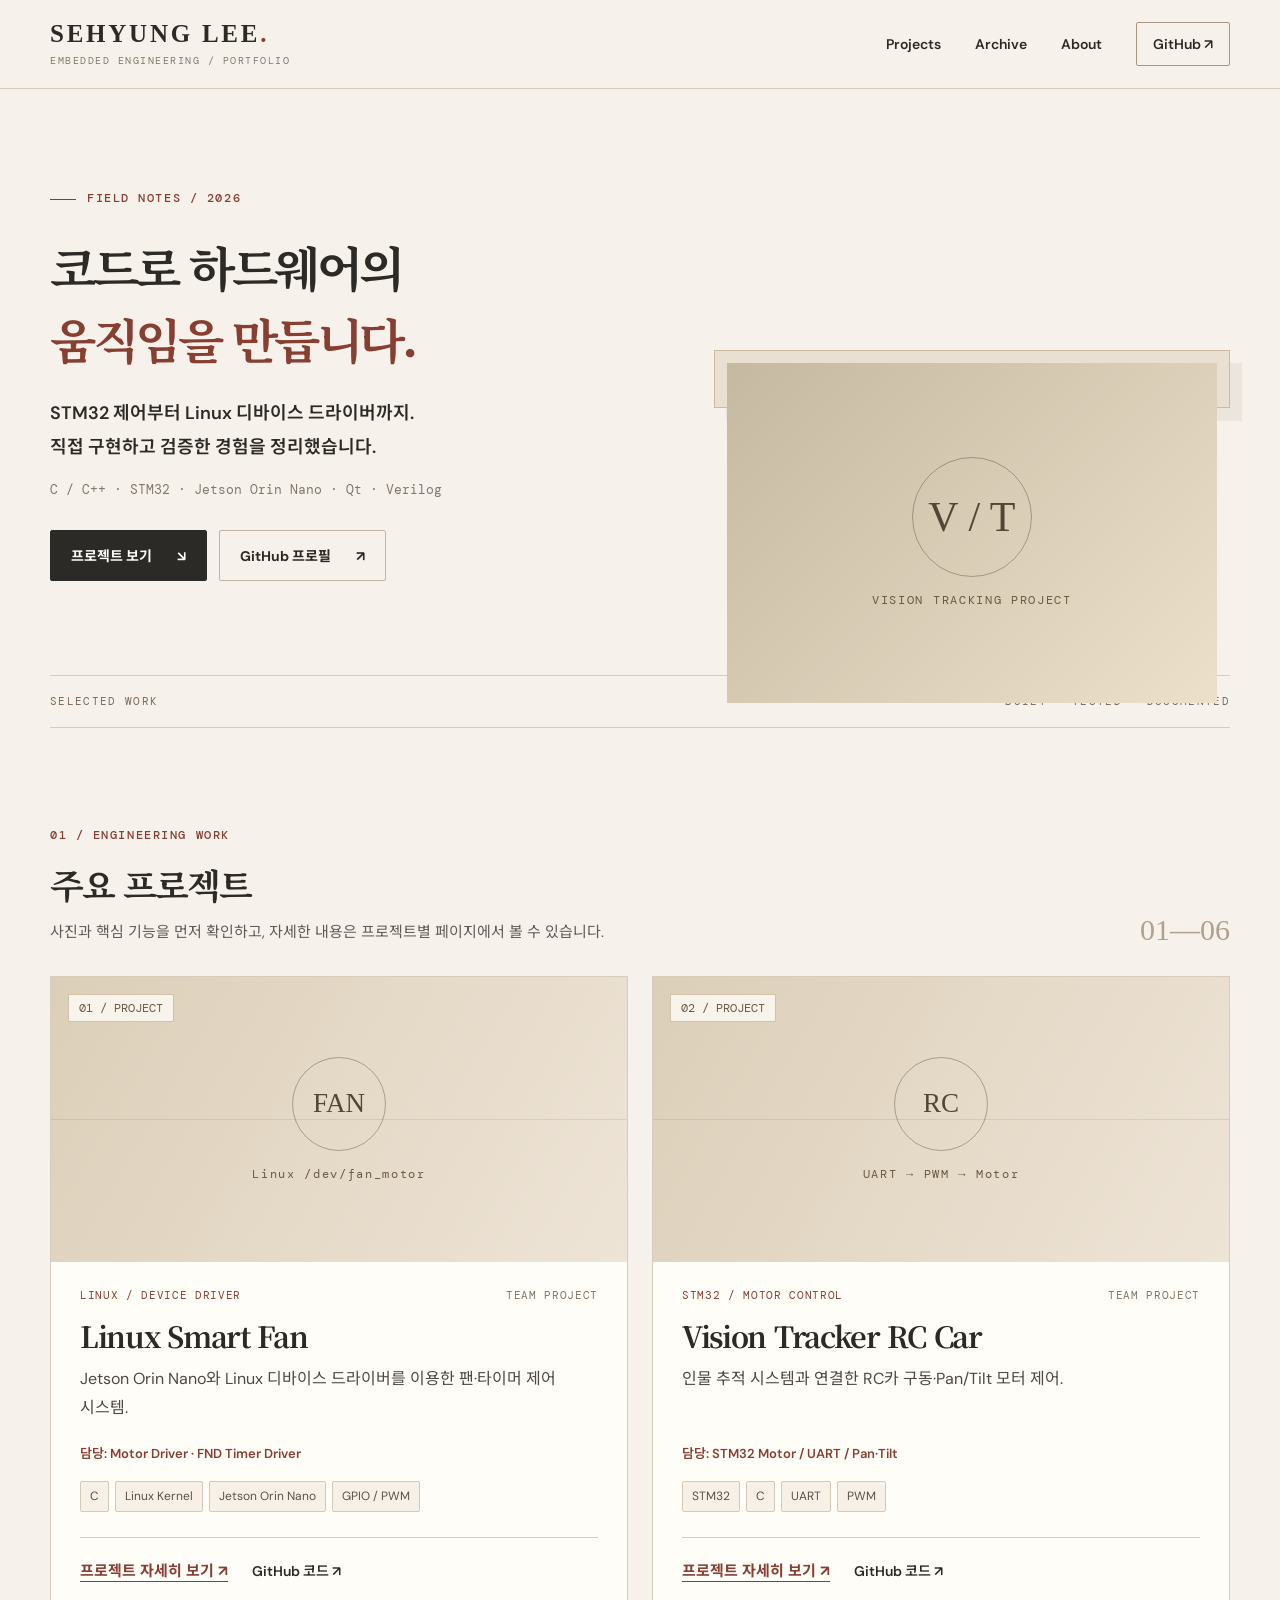
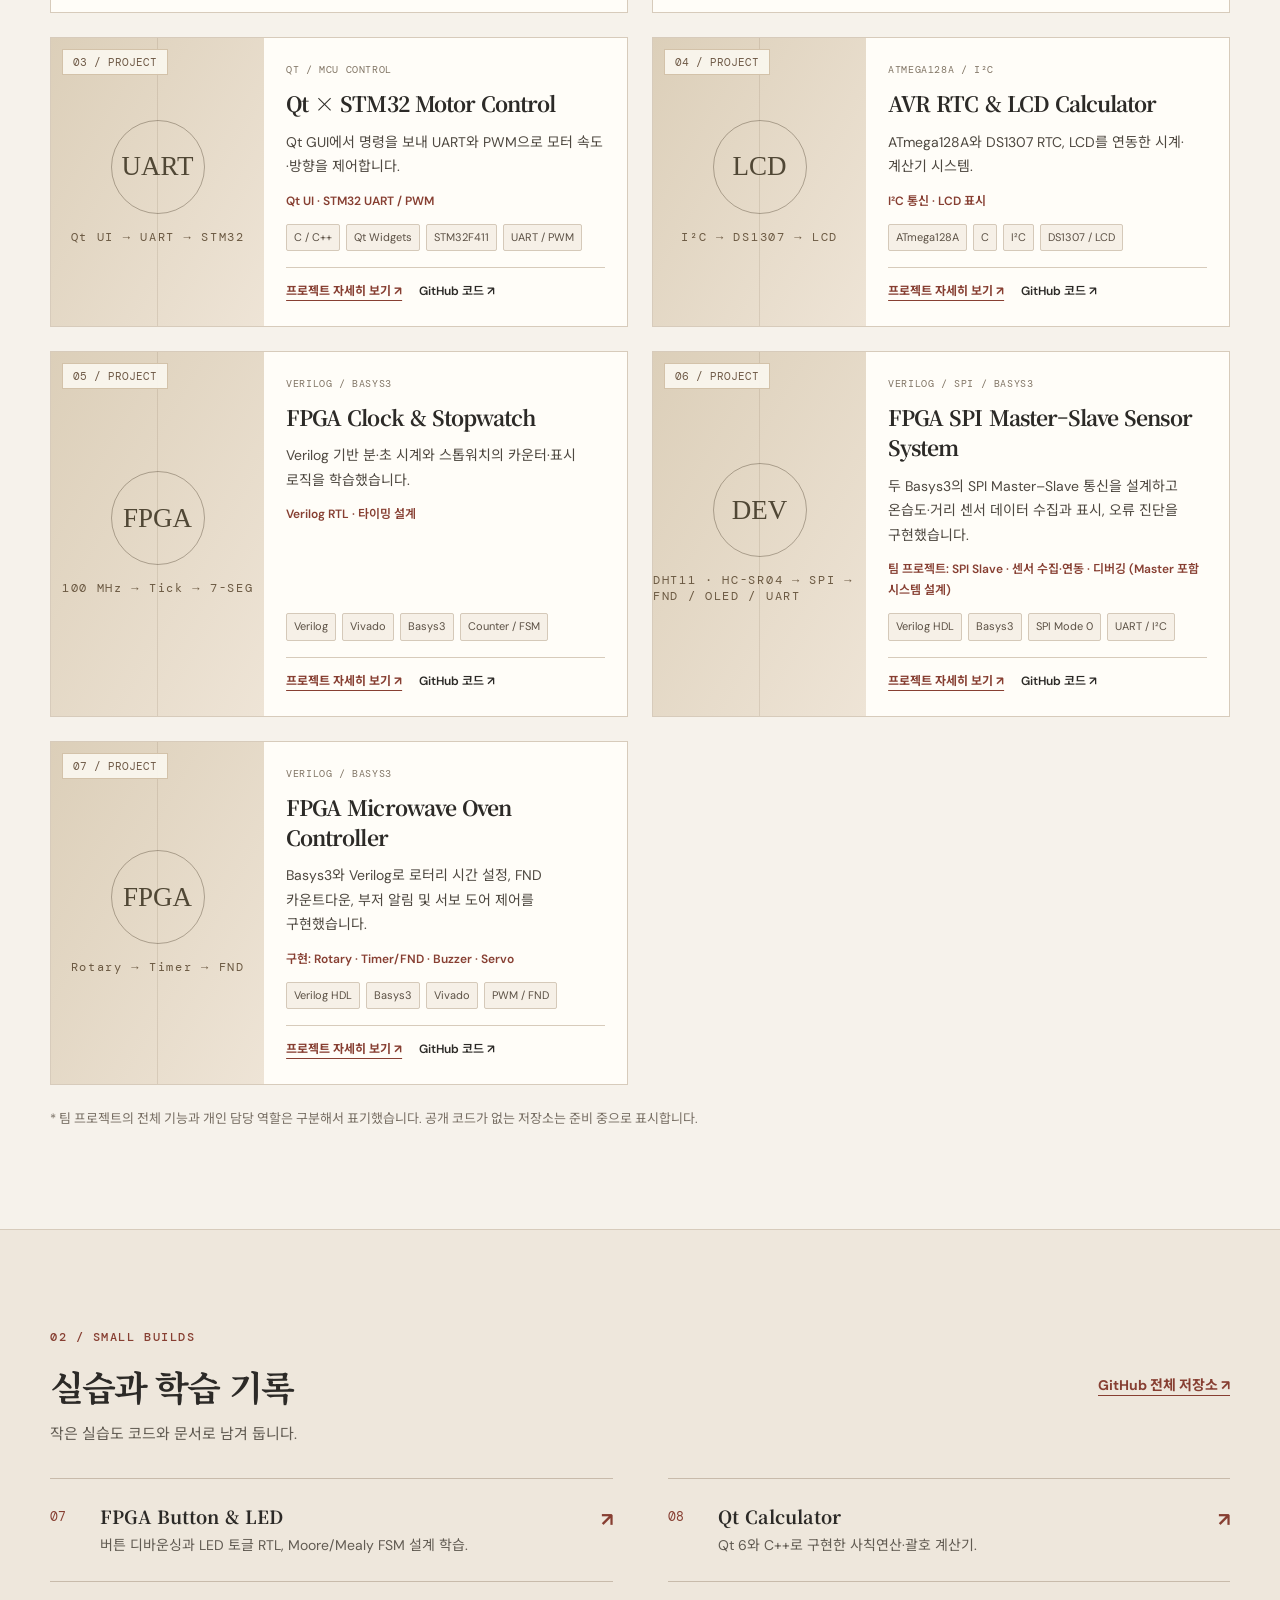
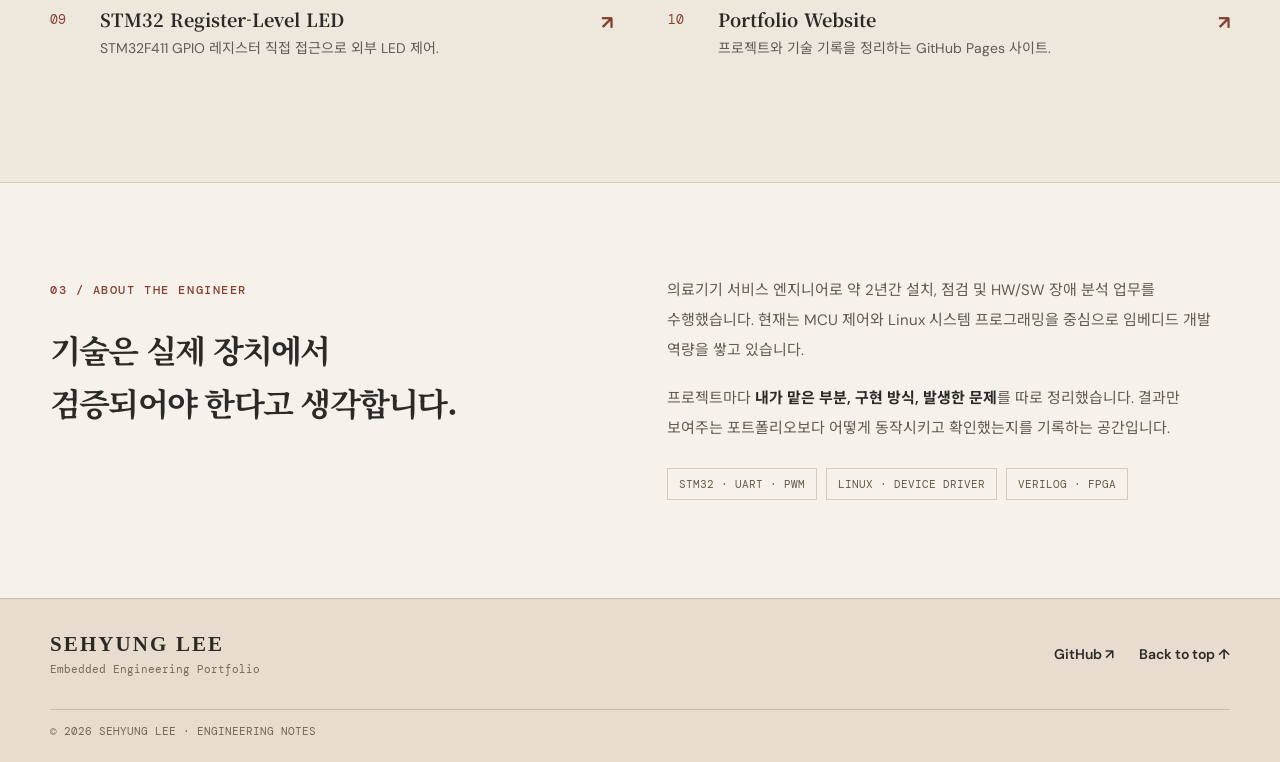
==== commit 46e11de0: "Add FPGA SPI Master-Slave project to portfolio" ====
--- a/index.html
+++ b/index.html
@@ -274,7 +274,7 @@
       "ON / OFF / SPEED / FORWARD / REVERSE / STATUS 명령을 주고받습니다.",
       "NUCLEO-F411RE와 EZ Motor R300 모듈을 사용한 배선도와 제어 흐름을 README에 정리했습니다."
     ],
-    "problem": "시리얼 연결 및 실제 모터 구동을 함께 점검하기 위해 명령·응답 형식과 하드웨어 배선 정보를 문서화했습니다.",
+    "problem": "장비 제어 인터페이스를 점검하기 위해 Qt 명령(ON/OFF/SPEED 등)과 STM32 응답 형식, ST-LINK VCP↔USART2 연결(115200bps)을 문서화했습니다. 모터 미구동 시에는 PB0/TIM3_CH3 PWM, PA1/PA4 방향 신호, 외부 모터 전원 및 공통 GND를 확인해야 합니다.",
     "video": "https://www.youtube.com/watch?v=H0aGANyIsjI"
   },
   {
@@ -319,9 +319,9 @@
     "type": "RTL LEARNING",
     "kind": "standard",
     "status": "학습 기록",
-    "image": null,
-    "imageFit": "contain",
-    "imageAlt": "FPGA 스톱워치 프로젝트",
+    "image": "images/fpga-stopwatch-thumb.webp",
+    "imageFit": "cover",
+    "imageAlt": "Basys3 FPGA 보드의 시계·스톱워치 실물 동작 화면",
     "signal": "100 MHz → Tick → 7-SEG",
     "summary": "Verilog 기반 분·초 시계와 스톱워치의 카운터·표시 로직을 학습했습니다.",
     "role": "Verilog RTL · 타이밍 설계",
@@ -342,7 +342,43 @@
       "클록 분주와 Tick 생성, 디바운싱, 7-Segment 멀티플렉싱 구조를 다뤘습니다.",
       "학습 저장소에 포함된 RTL을 기준으로 구현 범위를 확인해야 합니다."
     ],
-    "problem": "시간 카운터와 FSM 상태 갱신 동작에서 타이밍 및 시뮬레이션 문제를 점검하며 수정했습니다.",
+    "problem": "분·초 카운터의 59:59→00:00 자리올림과 버튼 상승 에지 검출을 RTL에 구현하고, 테스트벤치에 모드 전환·시작/정지·초기화 검증 시나리오를 작성했습니다. 다만 FND 자리 선택 로직이 posedge tick 파생 클록을 사용하므로, 단일 시스템 클록과 Clock Enable 구조로 개선하고 시뮬레이션 및 보드 동작을 추가 검증할 필요가 있습니다.",
+    "video": "https://youtu.be/hHqNiSoxdLs"
+  },
+  {
+    "id": "fpga-spi",
+    "title": "FPGA SPI Master–Slave Sensor System",
+    "repo": "leesee1393-ux/FPGA-SPI-microwave-temperature-and-humidity",
+    "label": "VERILOG / SPI / BASYS3",
+    "type": "TEAM PROJECT",
+    "kind": "standard",
+    "status": "RTL 구현 · 계측 기록",
+    "image": "https://raw.githubusercontent.com/leesee1393-ux/FPGA-SPI-microwave-temperature-and-humidity/main/SPI_Protocol_Presentation.png",
+    "imageFit": "contain",
+    "imageAlt": "FPGA SPI Mode 0 주소 전송 및 센서 응답 통신 프로토콜 설명도",
+    "signal": "DHT11 · HC-SR04 → SPI → FND / OLED / UART",
+    "summary": "두 Basys3의 SPI Master–Slave 통신을 설계하고 온습도·거리 센서 데이터 수집과 표시, 오류 진단을 구현했습니다.",
+    "role": "팀 프로젝트: SPI Slave · 센서 수집·연동 · 디버깅 (Master 포함 시스템 설계)",
+    "stack": [
+      "Verilog HDL",
+      "Basys3",
+      "SPI Mode 0",
+      "UART / I²C"
+    ],
+    "overview": "Basys3 FPGA 2대를 SPI Master–Slave로 연결하는 센서 모니터링 팀 프로젝트입니다. Slave의 DHT11 온습도 및 HC-SR04 거리 측정값을 Master가 주소별로 읽고, 유효 샘플을 확정해 FND·OLED·UART로 출력하도록 설계했습니다. Master/Slave RTL과 실측 사진은 발표자료를 통해 기록했으며, 전체 프레임의 실제 데이터 정합성은 추가 계측이 필요합니다.",
+    "flow": "DHT11 · HC-SR04 → Slave Sensor FSM → SPI Slave (MISO) ↔ SPI Master (SCK / MOSI / CS_n) → Sample Commit → FND · OLED(I²C) · UART",
+    "responsibilities": [
+      "SPI Mode 0(CPOL=0, CPHA=0), MSB First, 주소 8비트 + 응답 8비트의 16클록 프레임 및 센서 주소 맵 설계",
+      "DHT11 40비트 수신·체크섬 검증과 HC-SR04 TRIG/ECHO 거리 측정 FSM, 센서 값 SPI 응답 연동",
+      "Self-Test(F0→A5, F1→5A), 중단 프레임과 오류 표시, 정상 샘플 유지 및 재진단·복구 조건 검토",
+      "FND·OLED·UART 출력 경로와 오실로스코프를 이용한 SPI/I²C 신호 관찰 및 DHT11 갱신 지연 분석"
+    ],
+    "implementation": [
+      "Slave 측 RTL과 Testbench는 주소별 응답, Self-Test, MISO Hi-Z, 중단·재시작, 프레임 스냅샷을 검증하도록 구성했습니다. Master는 SPI 엔진과 시스템 FSM을 분리해 요청·수신·샘플 확정 과정을 관리합니다.",
+      "발표자료의 MOSI/MISO 및 OLED SCL 캡처에서는 신호 변화와 주기 특성을 관찰했습니다. 다만 SCK와 데이터의 동시 캡처, I²C ACK, 반복적인 실물 재연결 시험은 추가 검증 항목입니다.",
+      "참고 도면: https://raw.githubusercontent.com/leesee1393-ux/FPGA-SPI-microwave-temperature-and-humidity/main/Master_Slave_SPI_FSM.svg / https://raw.githubusercontent.com/leesee1393-ux/FPGA-SPI-microwave-temperature-and-humidity/main/SPI_Protocol_Presentation.svg"
+    ],
+    "problem": "DHT11 UART/FND 데이터 갱신 지연 발생 시 오실로스코프로 DATA 라인 변화를 확인하고 40비트 수신 및 체크섬, 입력 동기화 과정을 분석했습니다. 통신 오류는 F0/A5 및 F1/5A 고정 응답을 이용해 센서 오류와 구분하도록 설계했으며, 실제 보드 간 전체 주소·응답 판독과 자동 복구 실물 검증은 별도로 남아 있습니다.",
     "video": null
   },
   {
@@ -407,7 +443,7 @@
     "implementation": [
       "README에서 구현된 LED 토글 RTL과 FSM 개념 설계를 명확히 구분합니다."
     ],
-    "problem": "다중 상태 LED 왕복 패턴은 실제 구현한 RTL이 아닌 설계 학습 자료입니다.",
+    "problem": "기계식 버튼 입력에서 발생할 수 있는 채터링에 대응하기 위해 Debouncer를 적용하고, 안정화된 버튼 신호의 상승 에지에 따라 LED ON/OFF 상태가 전환되도록 구현했습니다.\n\n기존 RTL은 분주된 신호와 버튼 신호를 클록으로 활용하는 구조이므로, 향후 단일 시스템 클록과 Clock Enable 방식으로 개선할 수 있습니다.",
     "video": null
   },
   {
@@ -438,7 +474,7 @@
     "implementation": [
       "숫자 및 연산자, 소수점과 괄호를 포함한 수식을 계산할 수 있도록 구현했습니다."
     ],
-    "problem": "화면 입력 처리와 계산 로직을 구분해 구성했습니다.",
+    "problem": "숫자·연산자 버튼 입력을 QButtonGroup으로 묶고 Eval 클래스에 수식 계산을 위임했습니다. 현재 'C' 버튼은 결과 레이블만 초기화하고 내부 expr 문자열은 지우지 않아 표시와 계산 상태가 달라질 수 있습니다. expr.clear() 처리와 계산 예외 처리 보강이 필요합니다.",
     "video": null
   },
   {
@@ -464,12 +500,12 @@
     "flow": "C → MODER / OTYPER / ODR → LED",
     "responsibilities": [
       "GPIO 관련 레지스터 주소 확인",
-      "출력 모드와 LED ON/OFF 구현"
+      "PA7 출력 모드와 Active-Low LED 점등 설정"
     ],
     "implementation": [
       "회로도와 레지스터 맵, 구현 사진을 README에 정리했습니다."
     ],
-    "problem": "데이터시트를 읽고 레지스터를 설정하는 과정을 학습했습니다.",
+    "problem": "PA7 Active-Low LED를 켜도록 GPIOA_MODER·GPIOA_OTYPER·GPIOA_ODR 레지스터를 직접 설정했습니다. 현재 코드는 레지스터 전체에 값을 대입하고 LED 점등만 구현해 다른 GPIO 설정에 영향을 줄 수 있으므로, 비트 마스킹을 적용하고 OFF 제어를 추가하는 개선이 필요합니다.",
     "video": null
   },
   {
@@ -500,7 +536,7 @@
     "implementation": [
       "각 프로젝트의 개요, 기여, 기술 스택, 주요 구현 내용을 보여줍니다."
     ],
-    "problem": "복잡한 디자인보다 빠르게 탐색할 수 있는 정보 구조로 개선했습니다.",
+    "problem": "원격 GitHub 이미지가 로드되지 않을 때 프로젝트 카드가 비어 보이지 않도록 onerror 기반 대체 도식·텍스트를 구성했습니다. 메인·상세 페이지가 각각 프로젝트 데이터를 포함하므로 새 프로젝트 추가 시 ID·링크·내용을 함께 갱신해야 합니다.",
     "video": null
   }
 ];
@@ -548,7 +584,7 @@
     <div class="detail-cols"><section><p class="eyebrow">01 / OVERVIEW</p><h2>어떤 프로젝트인가요?</h2><p>${escape(p.overview)}</p></section><aside class="role-panel"><h3>내가 담당한 부분</h3><p>${escape(p.role)}</p><div class="role-meta"><span>SOURCE REPOSITORY</span><strong>${escape(p.repo)}</strong></div><div class="role-meta"><span>STATUS</span><strong>${escape(p.status)}</strong></div></aside></div>
     <section class="detail-sections"><p class="eyebrow">02 / IMPLEMENTATION</p><h2>구현 · 학습 항목</h2><ol class="detail-points">${p.responsibilities.map((s,i)=>`<li><span class="point-no">${String(i+1).padStart(2,'0')}</span><p>${escape(s)}</p></li>`).join('')}</ol></section>
     <section class="detail-section"><p class="eyebrow">03 / SYSTEM FLOW</p><h2>동작 흐름</h2><div class="flow-text">${escape(p.flow)}</div><p>${p.implementation.map(escape).join(' ')}</p></section>
-    <section class="detail-section"><p class="eyebrow">04 / TROUBLESHOOTING · NOTES</p><h2>문제 해결 및 기록</h2><p>${escape(p.problem)}</p></section>
+    <section class="detail-section"><p class="eyebrow">04 / TROUBLESHOOTING · NOTES</p><h2>문제 해결 및 기록</h2><p>${escape(p.problem).replace(/\n\n/g, '</p><p>')}</p></section>
     <div class="bottom-cta"><div><p>NEXT PROJECT / FIELD NOTES</p><a class="next-link" href="${url(next)}">${escape(next.title)} ↗</a></div><a class="btn btn-quiet" href="index.html#projects">전체 프로젝트로 돌아가기 ↗</a></div></article>`;
   }
   renderHome();
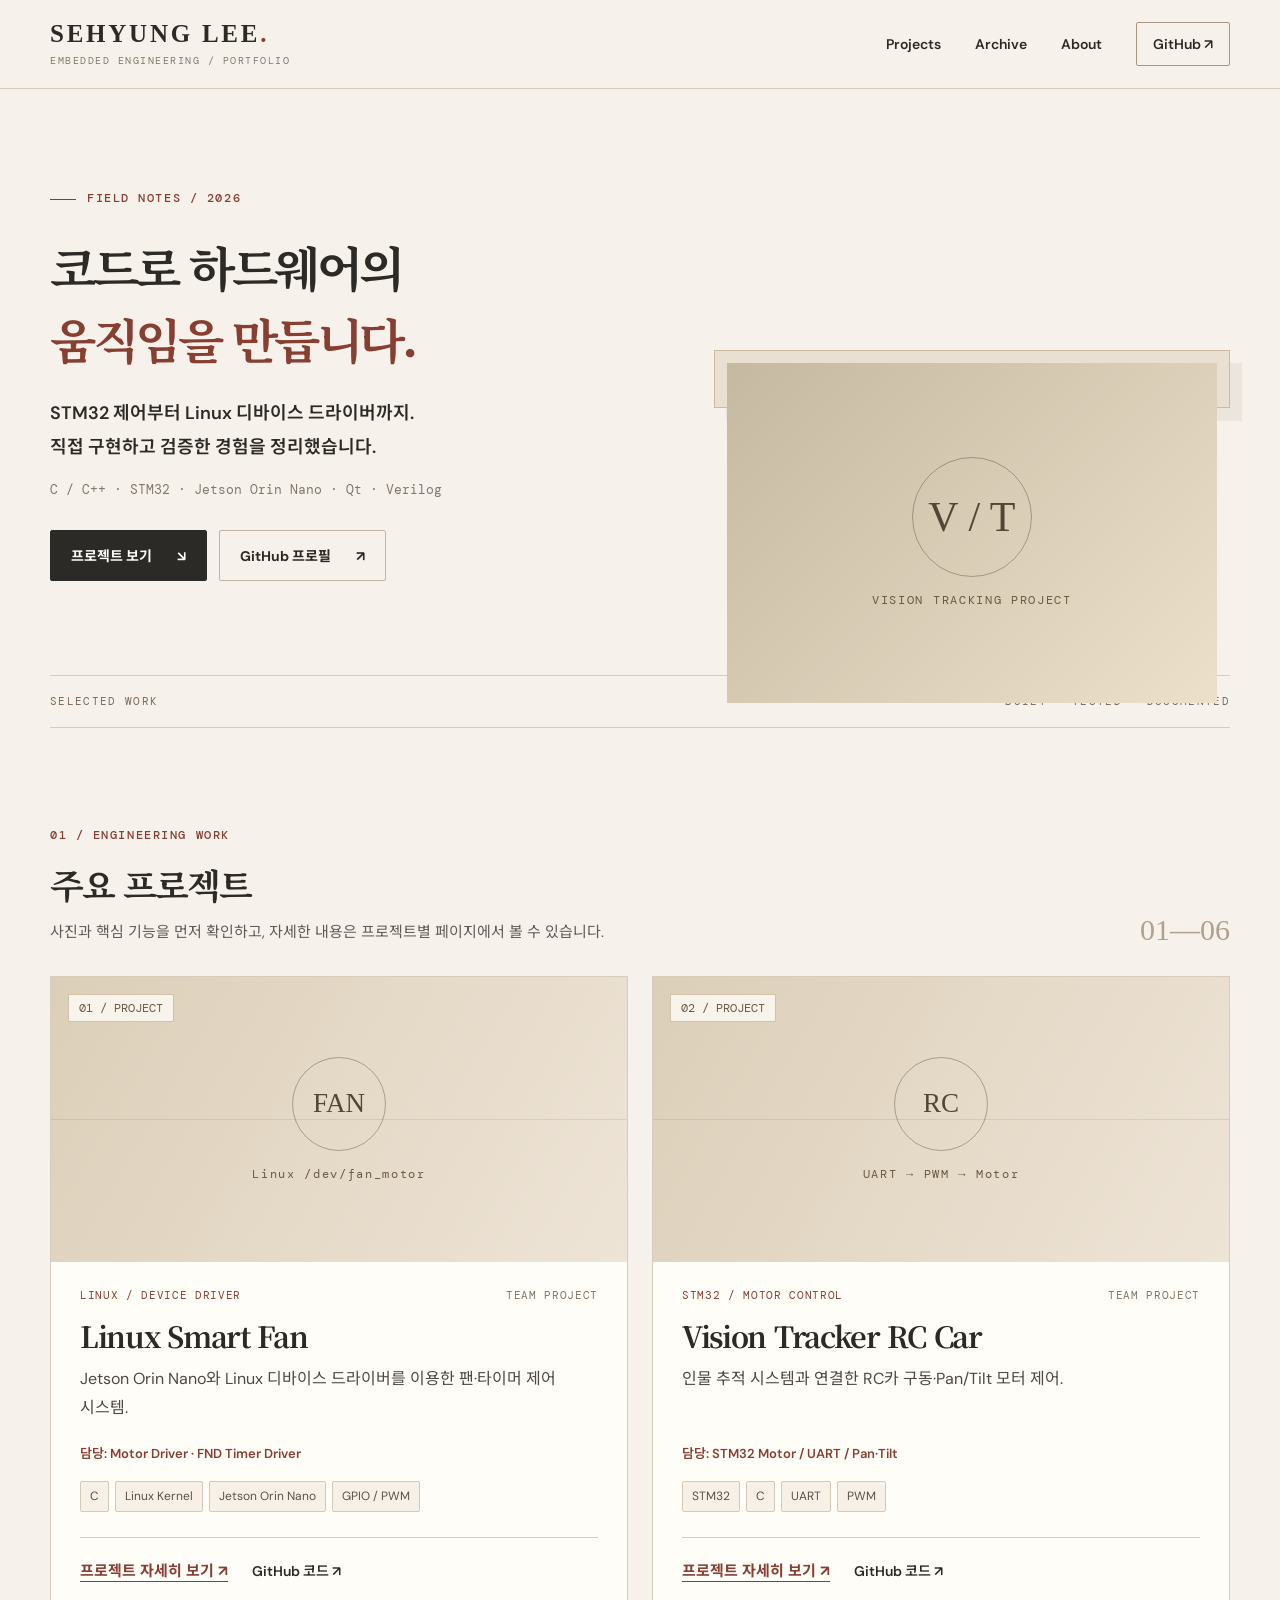
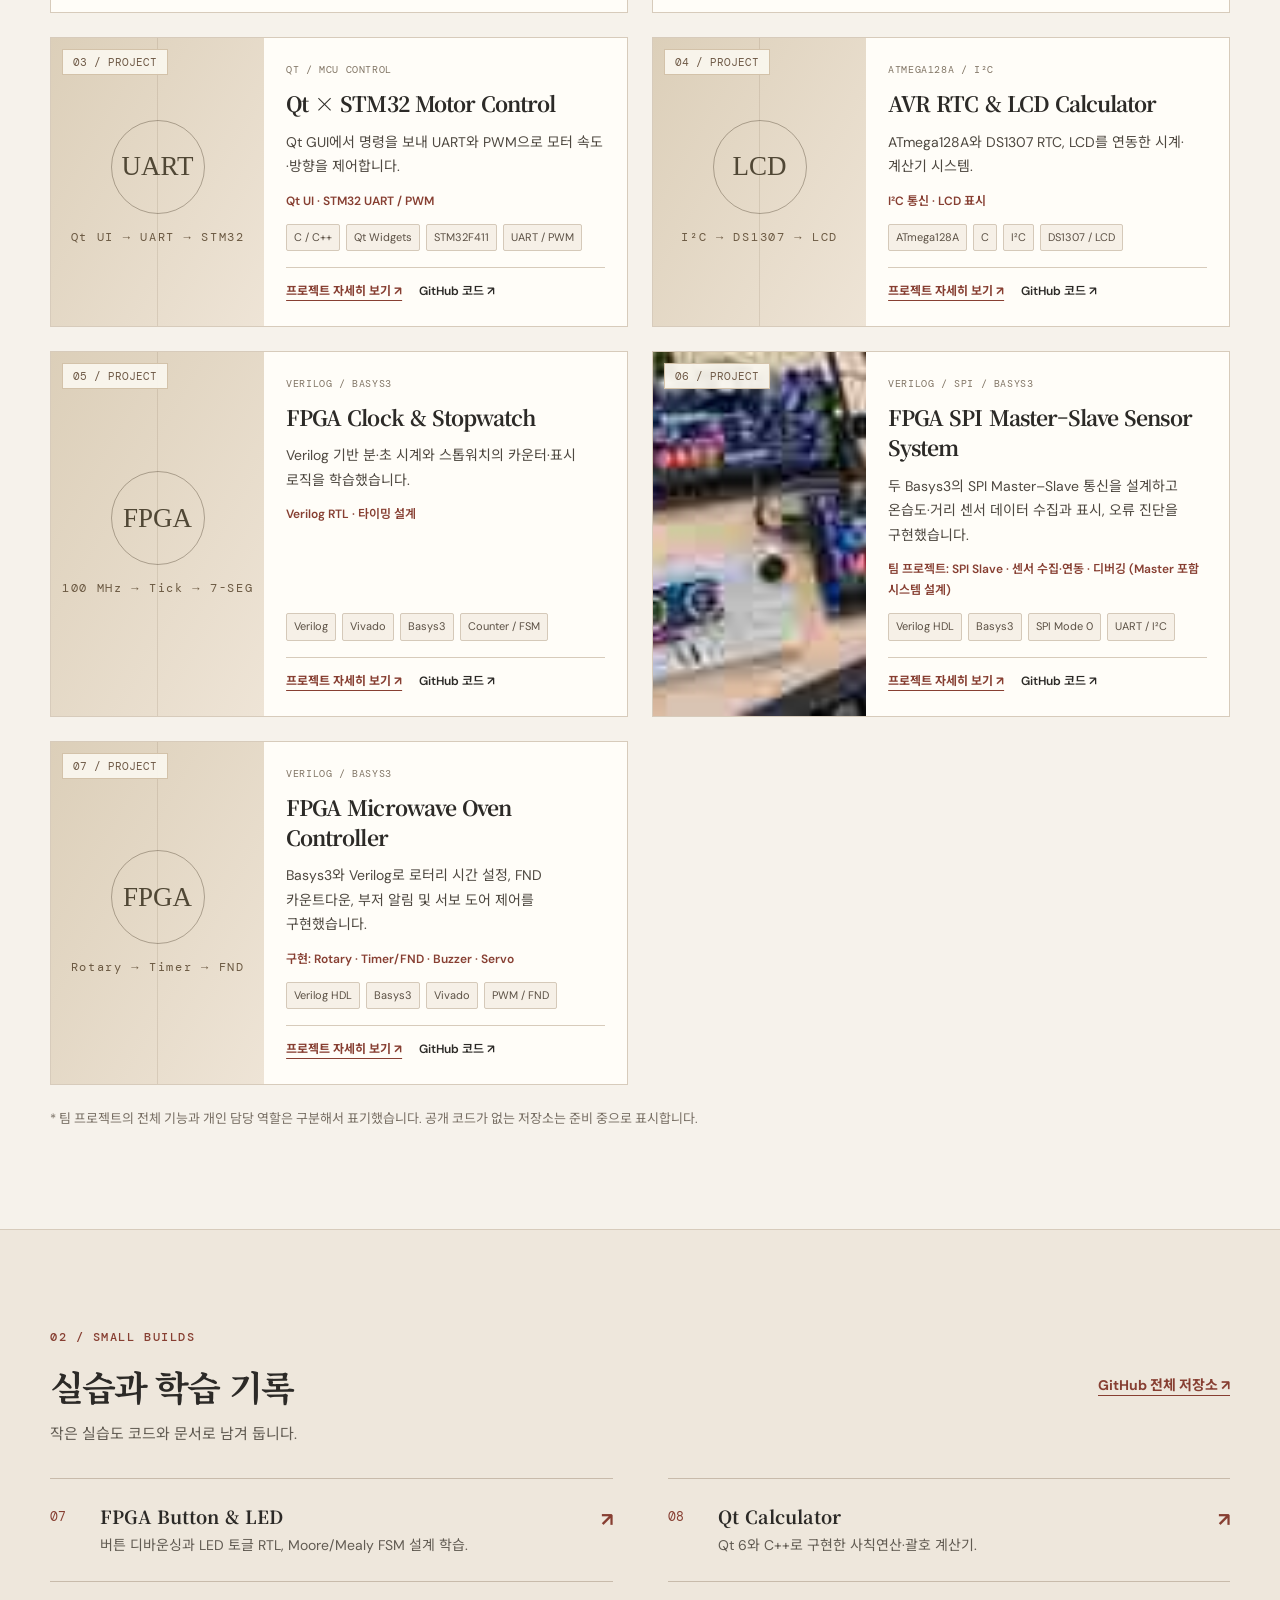
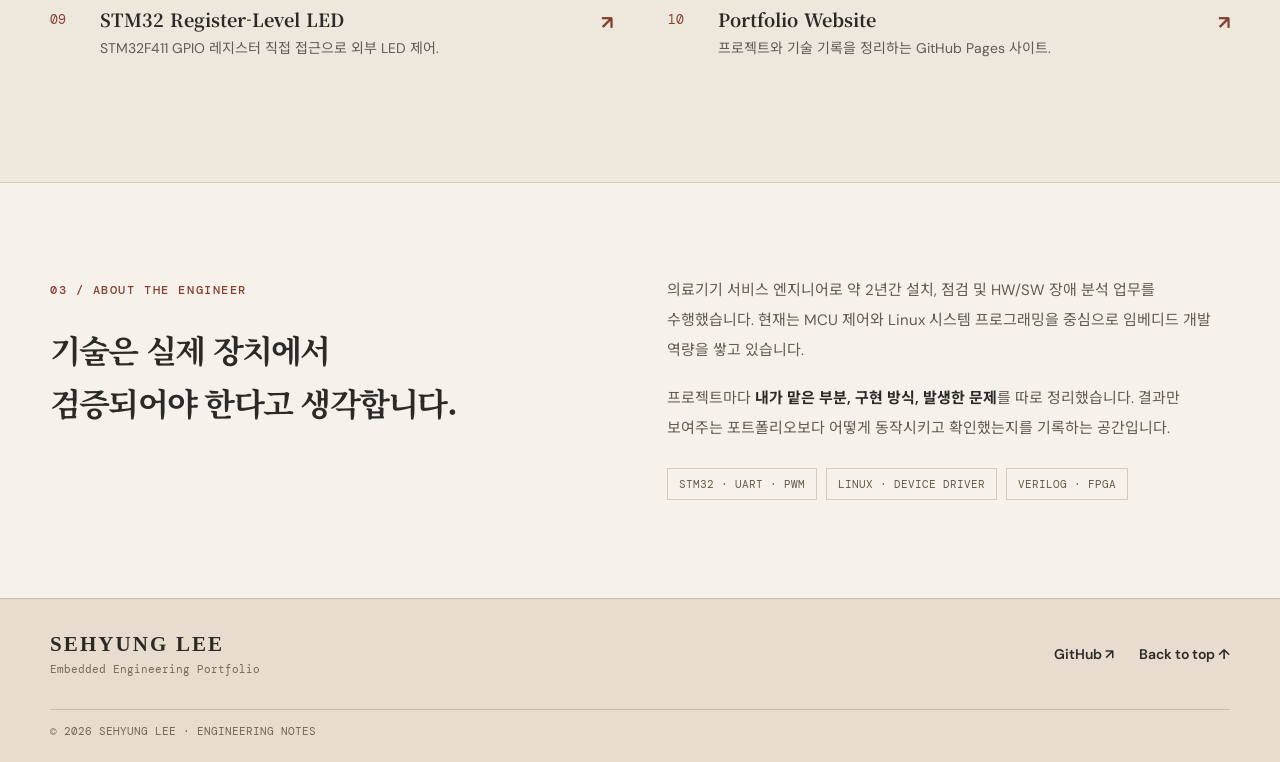
==== commit 62de563f: "Use actual user-provided Basys3 hardware photo for FPGA SPI thumbnail" ====
--- a/index.html
+++ b/index.html
@@ -353,9 +353,9 @@
     "type": "TEAM PROJECT",
     "kind": "standard",
     "status": "RTL 구현 · 계측 기록",
-    "image": "https://raw.githubusercontent.com/leesee1393-ux/FPGA-SPI-microwave-temperature-and-humidity/main/SPI_Protocol_Presentation.png",
-    "imageFit": "contain",
-    "imageAlt": "FPGA SPI Mode 0 주소 전송 및 센서 응답 통신 프로토콜 설명도",
+    "image": "images/fpga-spi-hardware-thumb.jpg",
+    "imageFit": "cover",
+    "imageAlt": "두 대의 Basys3 FPGA와 DHT11 HC-SR04 센서 실물 구성",
     "signal": "DHT11 · HC-SR04 → SPI → FND / OLED / UART",
     "summary": "두 Basys3의 SPI Master–Slave 통신을 설계하고 온습도·거리 센서 데이터 수집과 표시, 오류 진단을 구현했습니다.",
     "role": "팀 프로젝트: SPI Slave · 센서 수집·연동 · 디버깅 (Master 포함 시스템 설계)",
@@ -379,7 +379,7 @@
       "참고 도면: https://raw.githubusercontent.com/leesee1393-ux/FPGA-SPI-microwave-temperature-and-humidity/main/Master_Slave_SPI_FSM.svg / https://raw.githubusercontent.com/leesee1393-ux/FPGA-SPI-microwave-temperature-and-humidity/main/SPI_Protocol_Presentation.svg"
     ],
     "problem": "DHT11 UART/FND 데이터 갱신 지연 발생 시 오실로스코프로 DATA 라인 변화를 확인하고 40비트 수신 및 체크섬, 입력 동기화 과정을 분석했습니다. 통신 오류는 F0/A5 및 F1/5A 고정 응답을 이용해 센서 오류와 구분하도록 설계했으며, 실제 보드 간 전체 주소·응답 판독과 자동 복구 실물 검증은 별도로 남아 있습니다.",
-    "video": null
+    "video": "https://youtu.be/Mx-o9LV8uck"
   },
   {
     "id": "fpga-microwave",
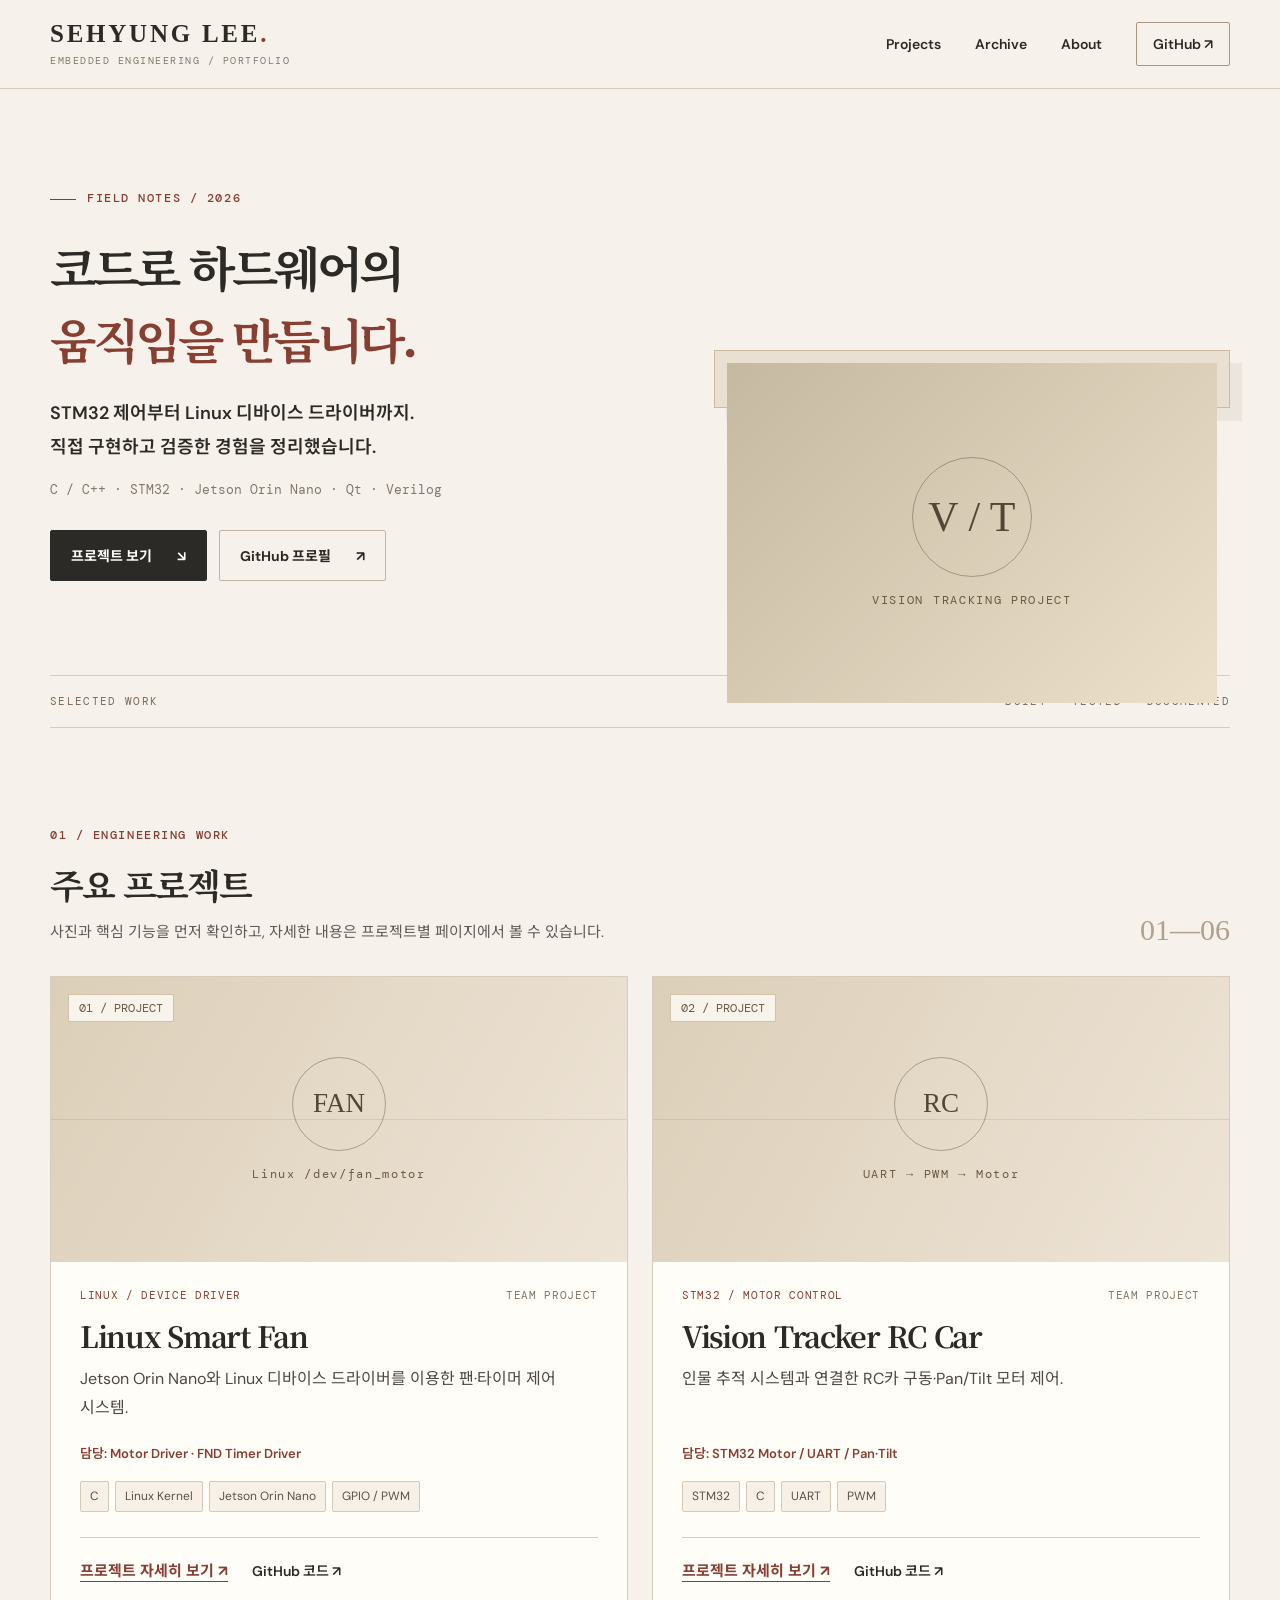
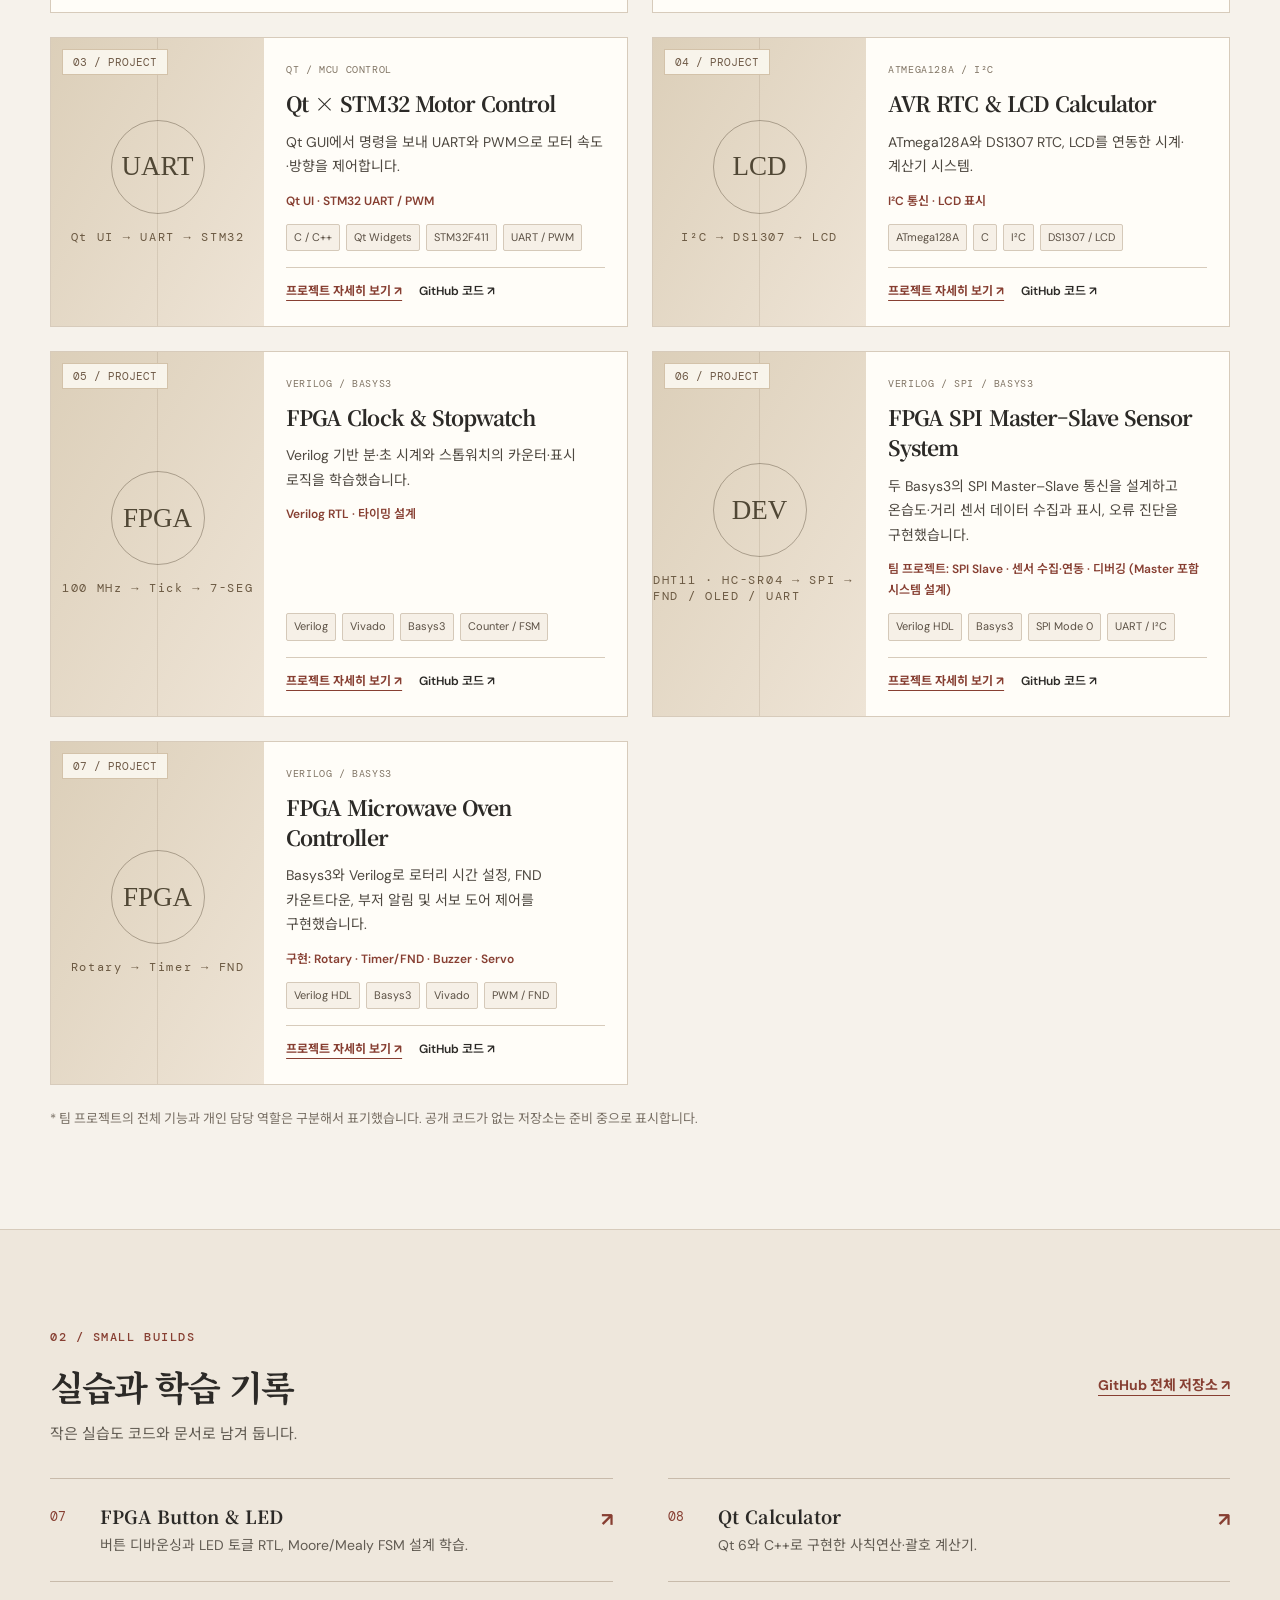
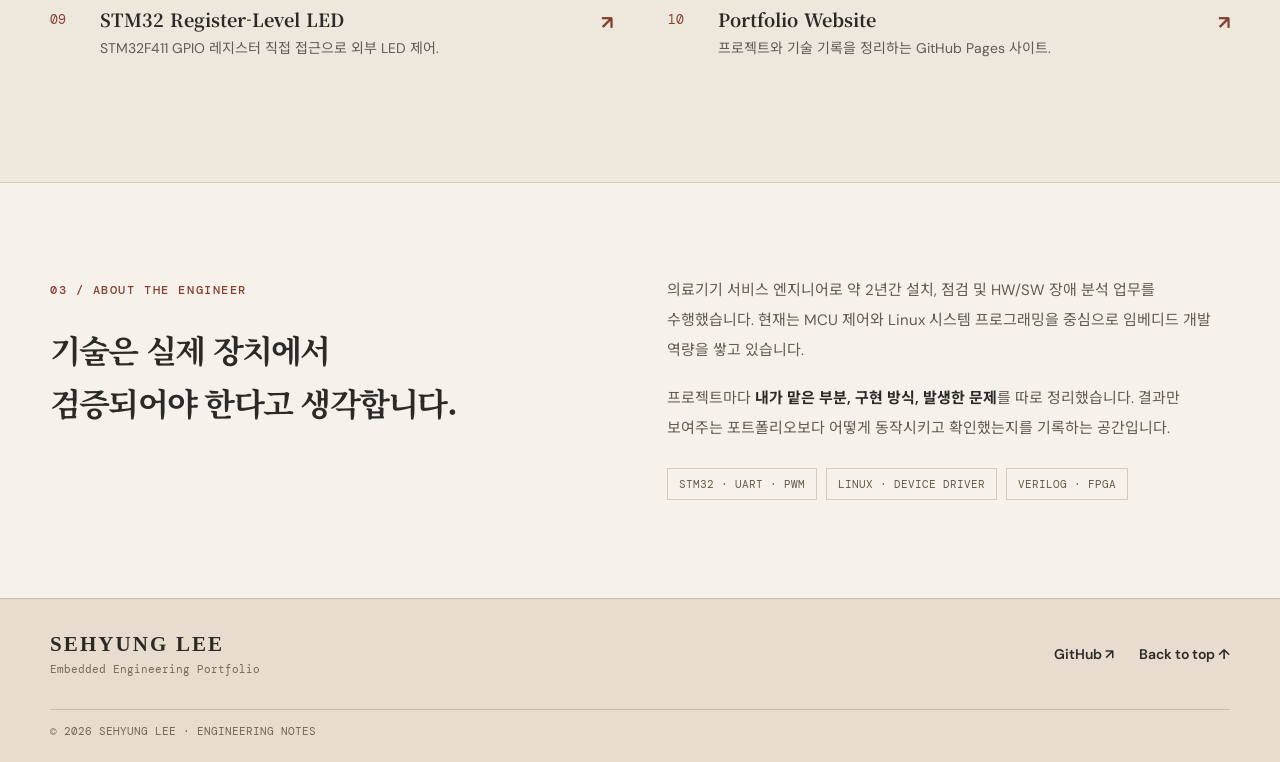
==== commit f3a59fba: "Update FPGA SPI thumbnail URL to larger hardware photo" ====
--- a/index.html
+++ b/index.html
@@ -353,7 +353,7 @@
     "type": "TEAM PROJECT",
     "kind": "standard",
     "status": "RTL 구현 · 계측 기록",
-    "image": "images/fpga-spi-hardware-thumb.jpg",
+    "image": "images/fpga-spi-hardware-thumb-v2.jpg",
     "imageFit": "cover",
     "imageAlt": "두 대의 Basys3 FPGA와 DHT11 HC-SR04 센서 실물 구성",
     "signal": "DHT11 · HC-SR04 → SPI → FND / OLED / UART",
@@ -366,17 +366,11 @@
       "UART / I²C"
     ],
     "overview": "Basys3 FPGA 2대를 SPI Master–Slave로 연결하는 센서 모니터링 팀 프로젝트입니다. Slave의 DHT11 온습도 및 HC-SR04 거리 측정값을 Master가 주소별로 읽고, 유효 샘플을 확정해 FND·OLED·UART로 출력하도록 설계했습니다. Master/Slave RTL과 실측 사진은 발표자료를 통해 기록했으며, 전체 프레임의 실제 데이터 정합성은 추가 계측이 필요합니다.",
-    "flow": "DHT11 · HC-SR04 → Slave Sensor FSM → SPI Slave (MISO) ↔ SPI Master (SCK / MOSI / CS_n) → Sample Commit → FND · OLED(I²C) · UART",
     "responsibilities": [
       "SPI Mode 0(CPOL=0, CPHA=0), MSB First, 주소 8비트 + 응답 8비트의 16클록 프레임 및 센서 주소 맵 설계",
       "DHT11 40비트 수신·체크섬 검증과 HC-SR04 TRIG/ECHO 거리 측정 FSM, 센서 값 SPI 응답 연동",
       "Self-Test(F0→A5, F1→5A), 중단 프레임과 오류 표시, 정상 샘플 유지 및 재진단·복구 조건 검토",
       "FND·OLED·UART 출력 경로와 오실로스코프를 이용한 SPI/I²C 신호 관찰 및 DHT11 갱신 지연 분석"
-    ],
-    "implementation": [
-      "Slave 측 RTL과 Testbench는 주소별 응답, Self-Test, MISO Hi-Z, 중단·재시작, 프레임 스냅샷을 검증하도록 구성했습니다. Master는 SPI 엔진과 시스템 FSM을 분리해 요청·수신·샘플 확정 과정을 관리합니다.",
-      "발표자료의 MOSI/MISO 및 OLED SCL 캡처에서는 신호 변화와 주기 특성을 관찰했습니다. 다만 SCK와 데이터의 동시 캡처, I²C ACK, 반복적인 실물 재연결 시험은 추가 검증 항목입니다.",
-      "참고 도면: https://raw.githubusercontent.com/leesee1393-ux/FPGA-SPI-microwave-temperature-and-humidity/main/Master_Slave_SPI_FSM.svg / https://raw.githubusercontent.com/leesee1393-ux/FPGA-SPI-microwave-temperature-and-humidity/main/SPI_Protocol_Presentation.svg"
     ],
     "problem": "DHT11 UART/FND 데이터 갱신 지연 발생 시 오실로스코프로 DATA 라인 변화를 확인하고 40비트 수신 및 체크섬, 입력 동기화 과정을 분석했습니다. 통신 오류는 F0/A5 및 F1/5A 고정 응답을 이용해 센서 오류와 구분하도록 설계했으며, 실제 보드 간 전체 주소·응답 판독과 자동 복구 실물 검증은 별도로 남아 있습니다.",
     "video": "https://youtu.be/Mx-o9LV8uck"
